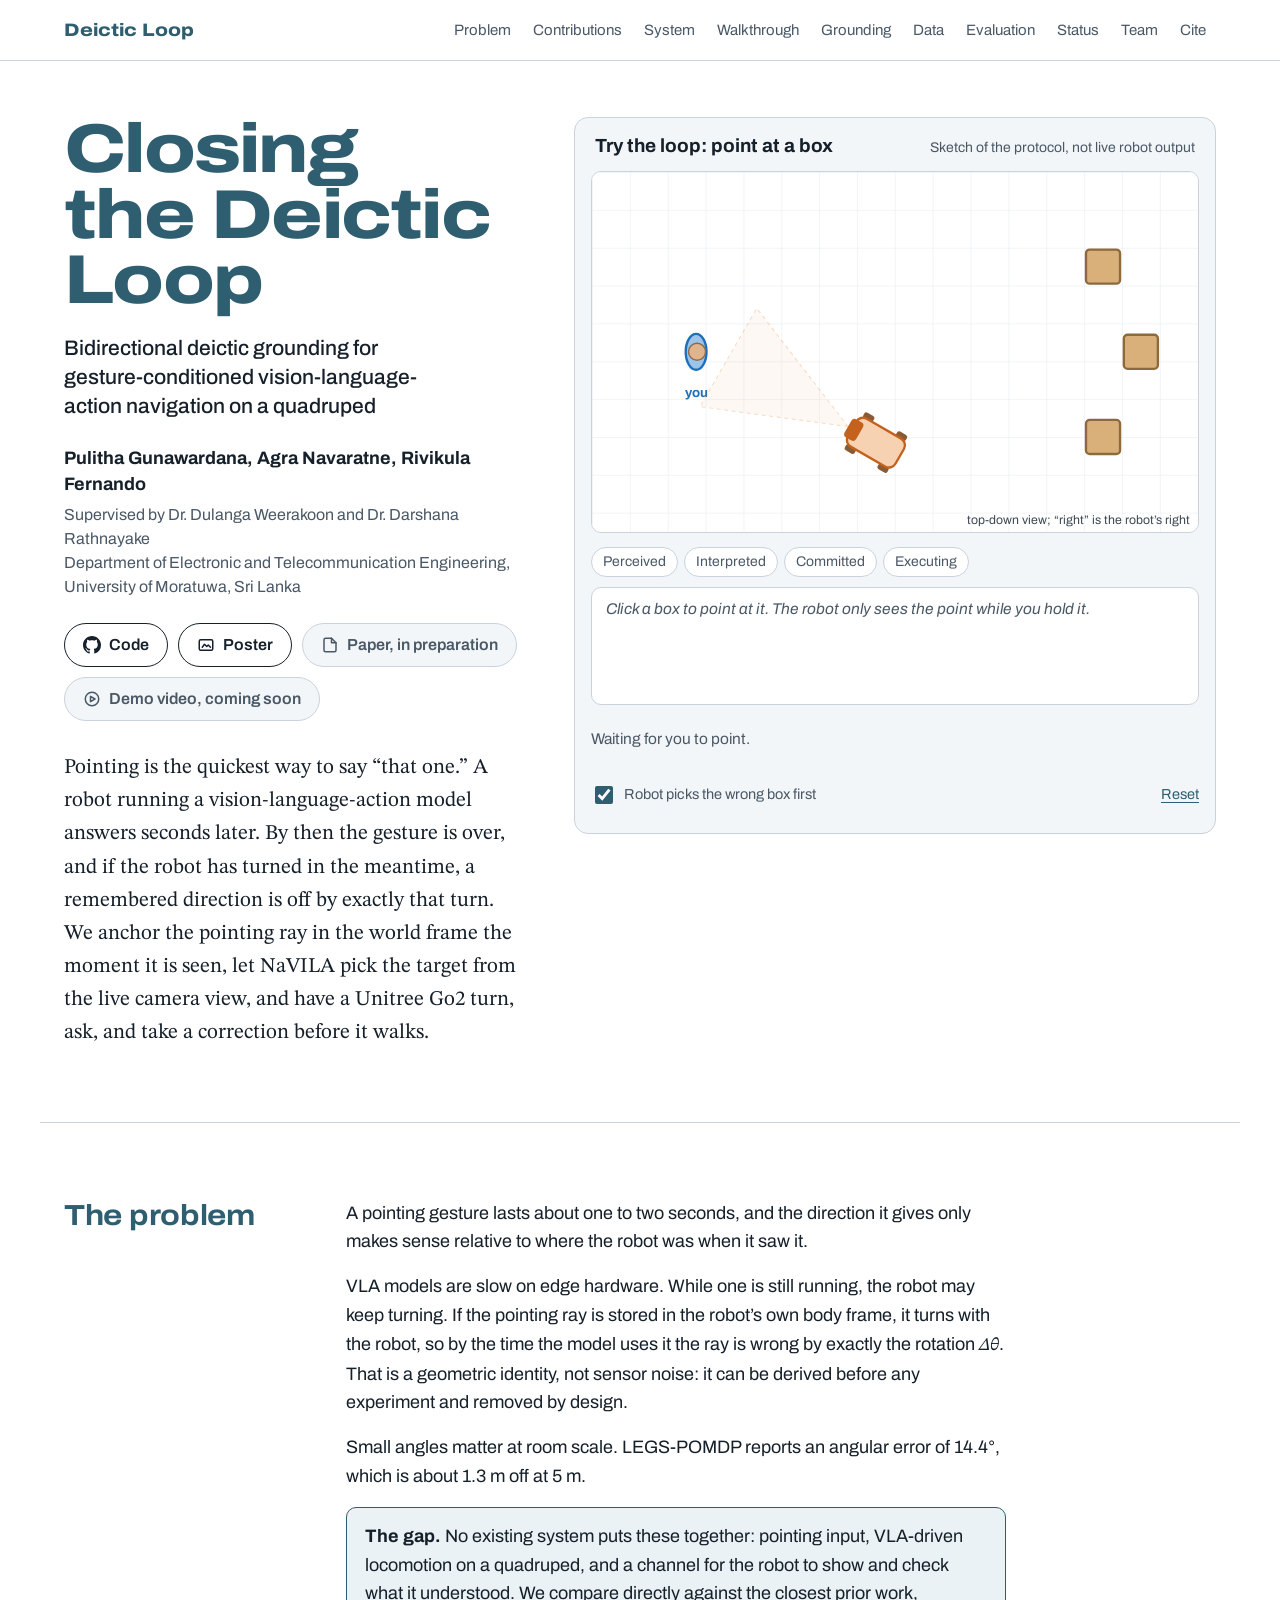
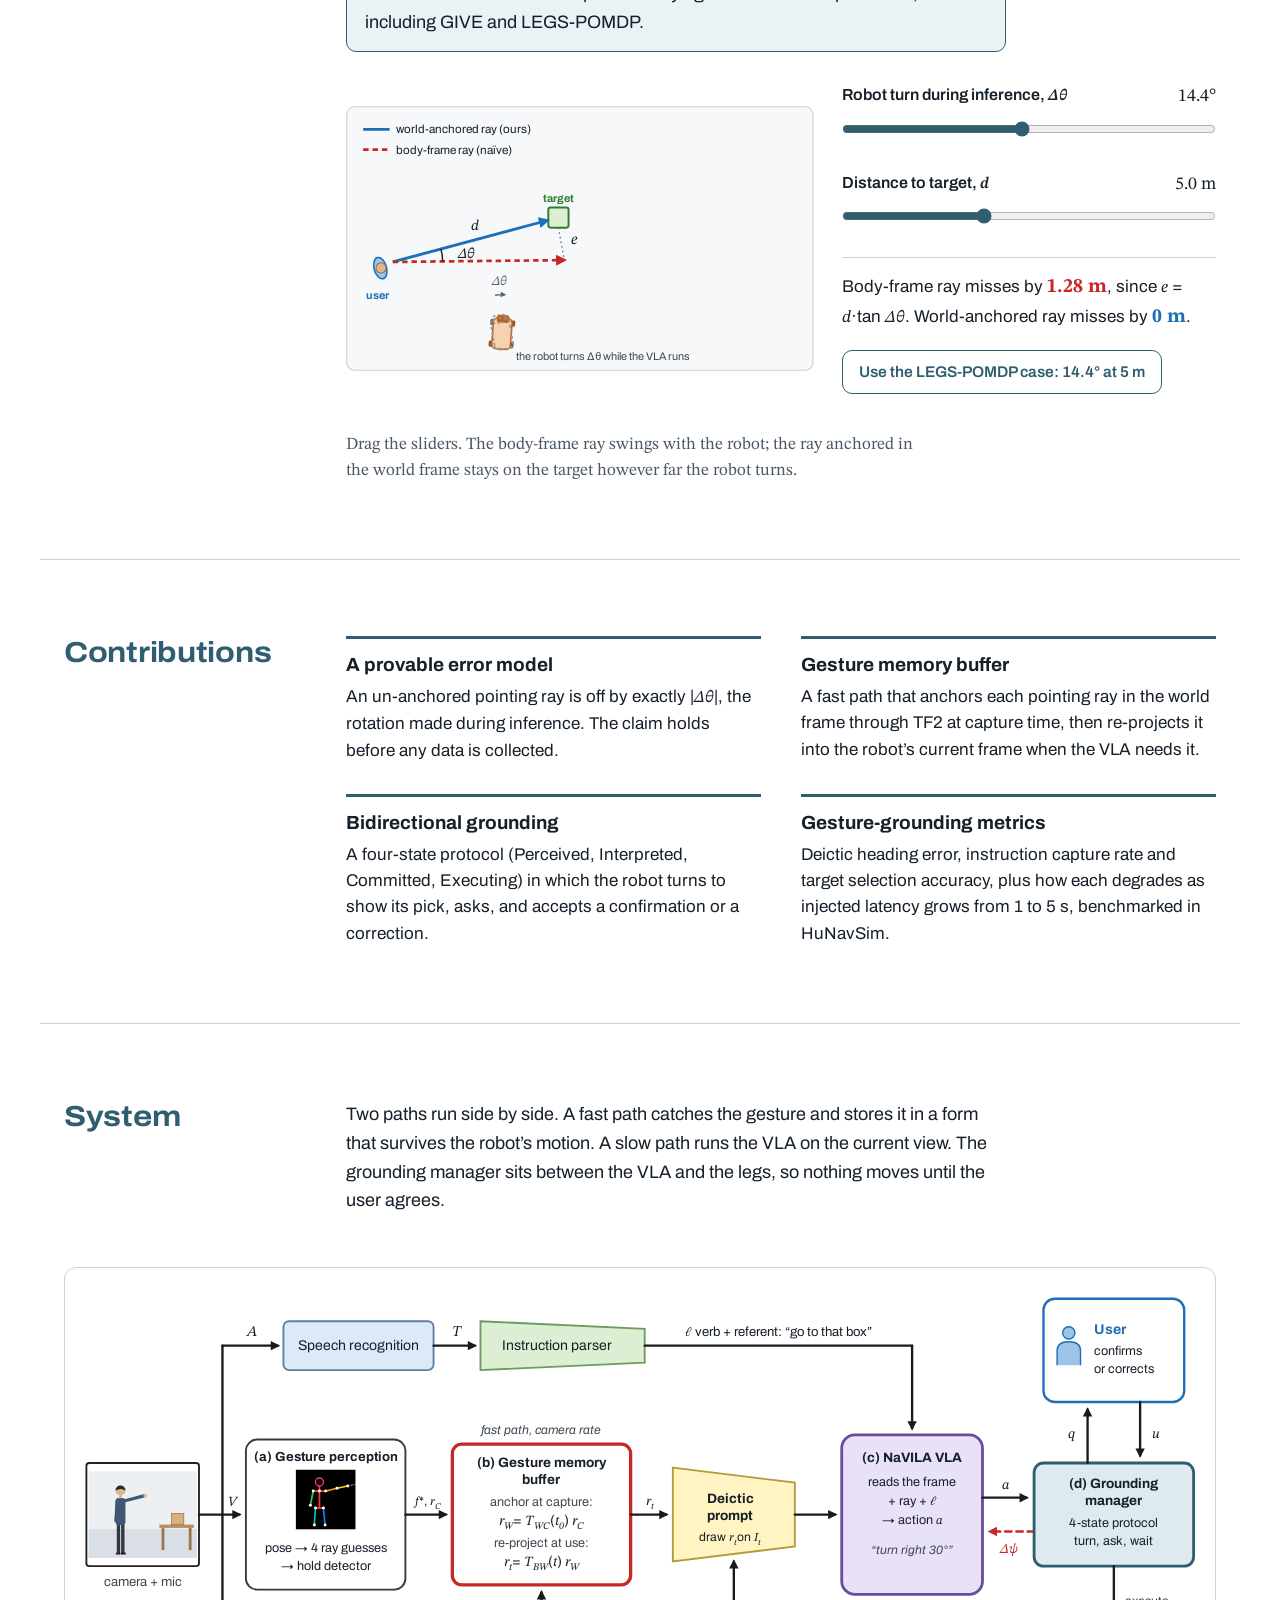
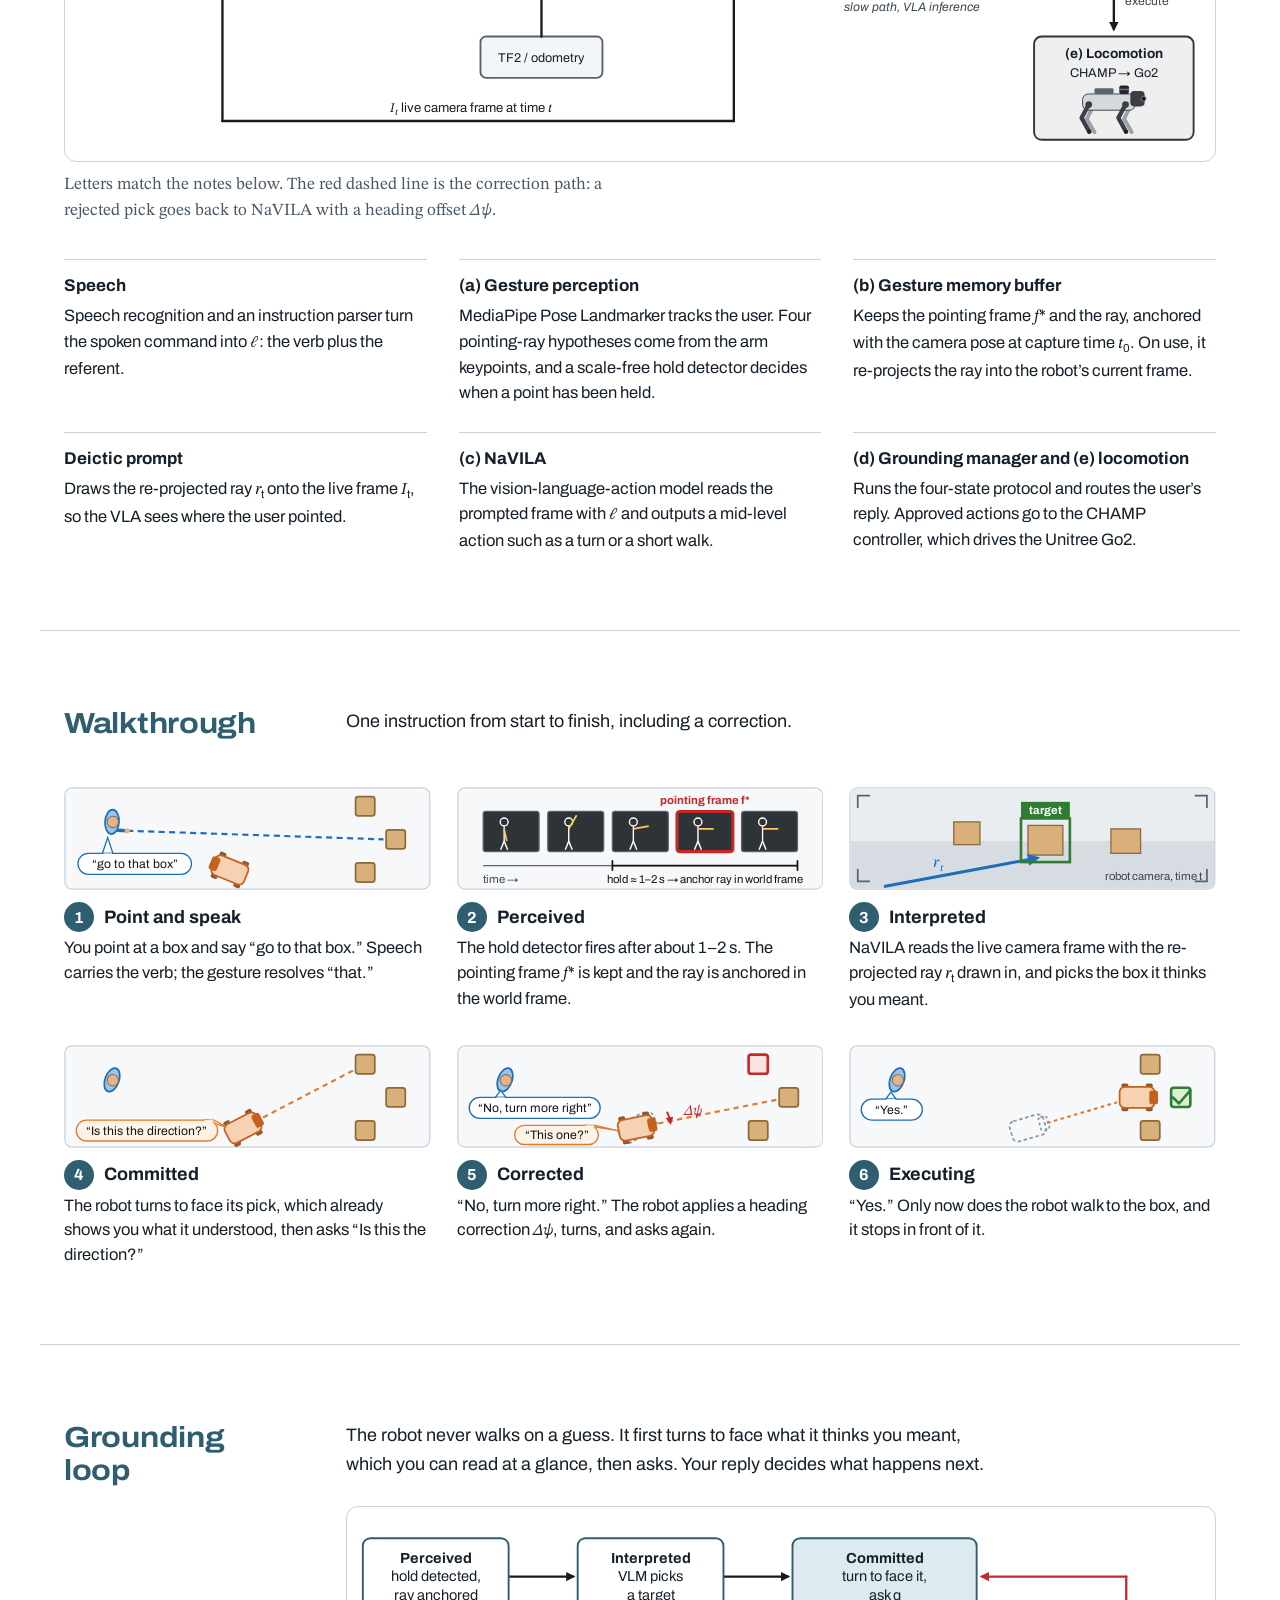
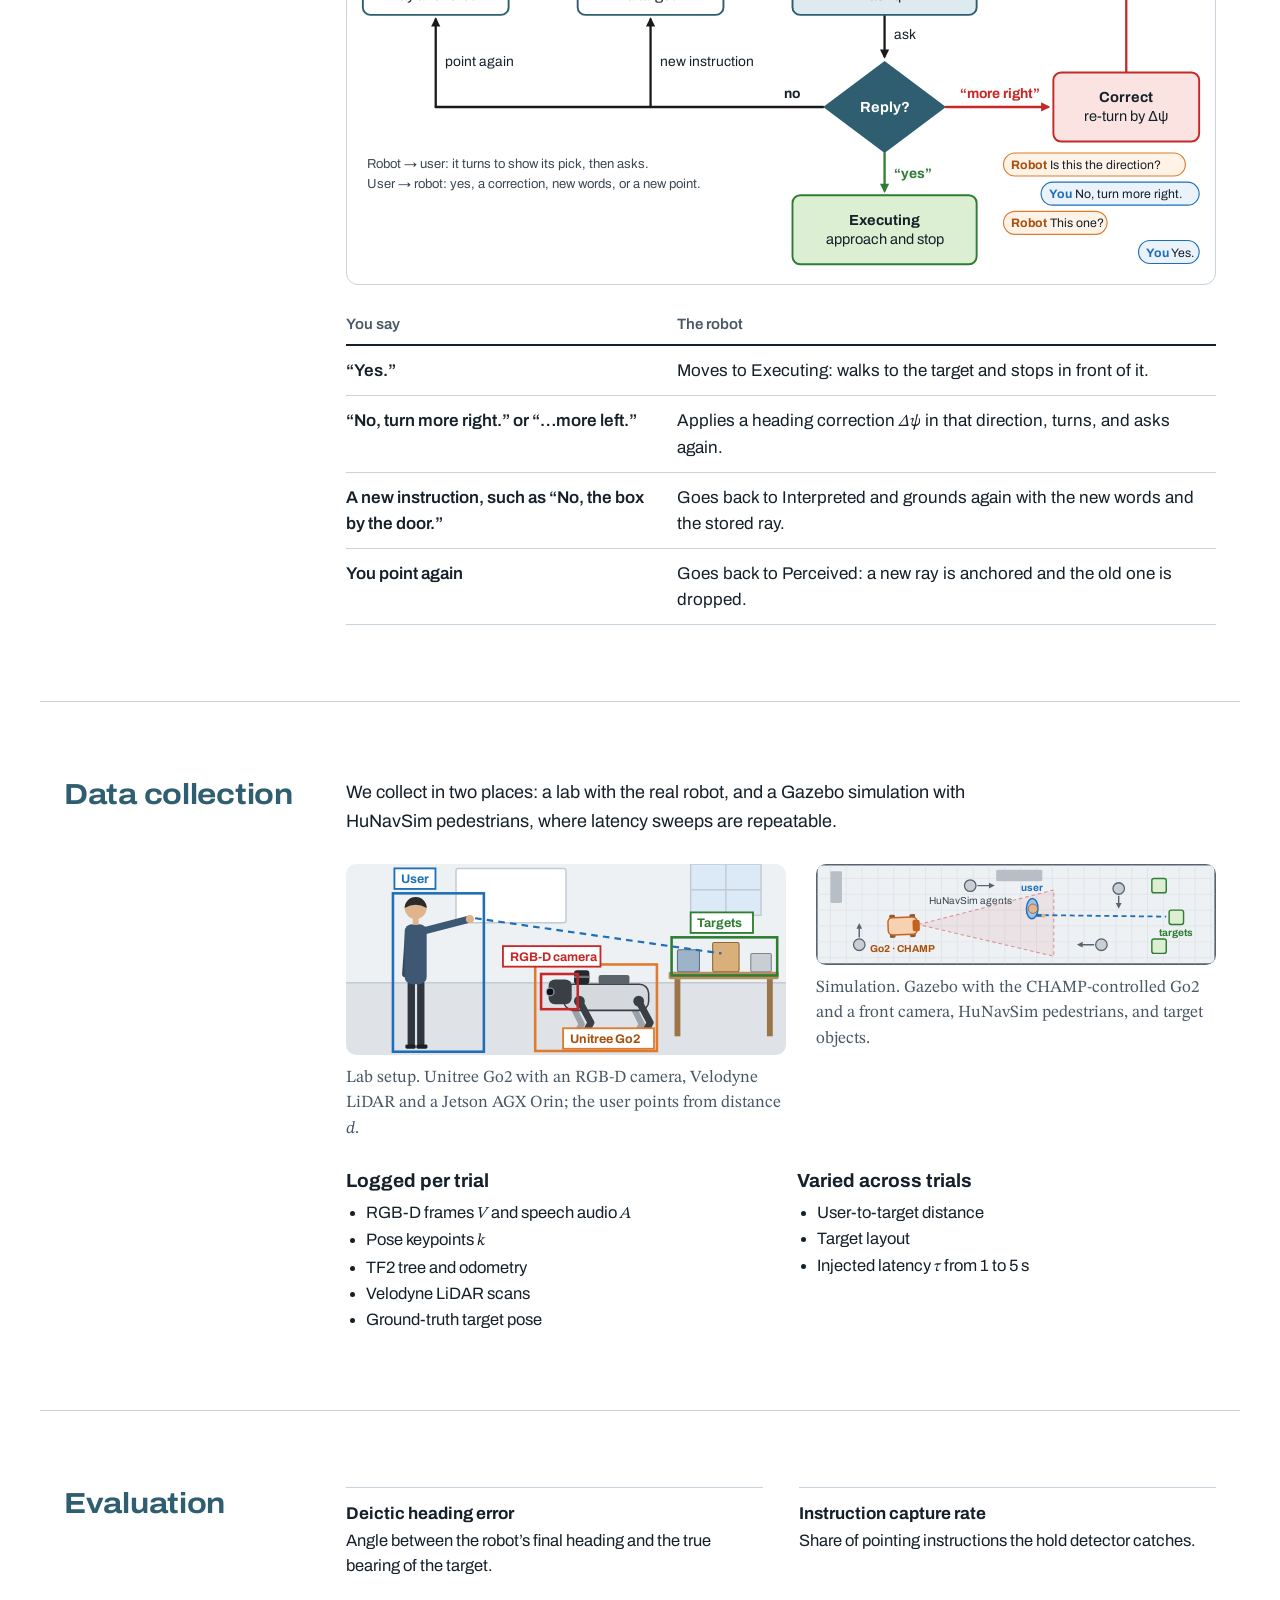
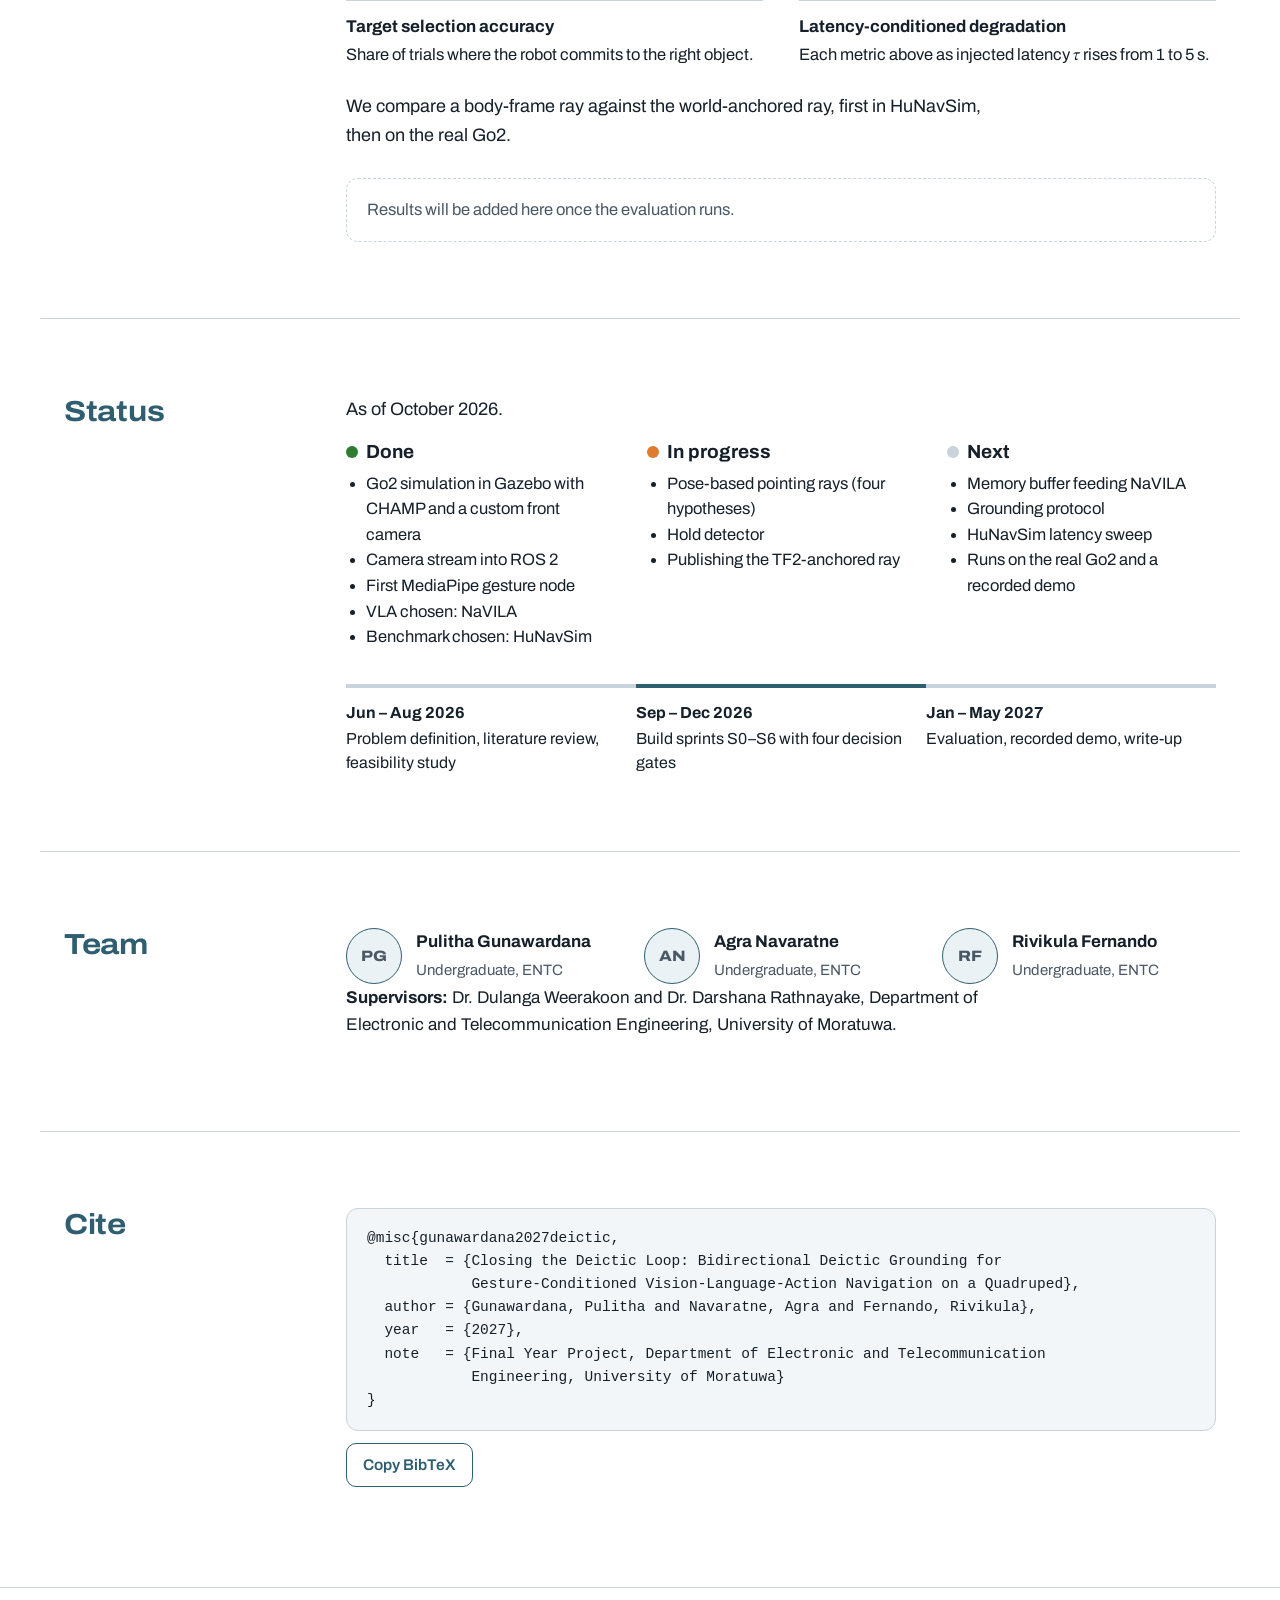
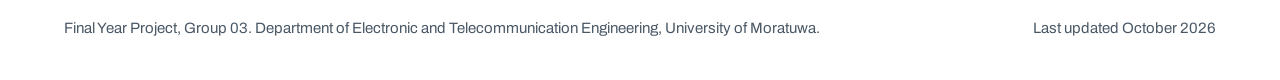
==== docs/portfolio/index.html @ 78cb8205 "docs: add project portfolio site and poster" ====
<!doctype html>
<html lang="en">
<head>
<meta charset="utf-8">
<meta name="viewport" content="width=device-width, initial-scale=1">
<title>Closing the Deictic Loop | Gesture-conditioned VLA navigation on a quadruped</title>
<meta name="description" content="A University of Moratuwa final-year project: a Unitree Go2 that follows pointing gestures through a vision-language-action model, anchors the pointing ray in the world frame, and checks its interpretation with the user before it moves.">
<meta property="og:title" content="Closing the Deictic Loop">
<meta property="og:description" content="Gesture-conditioned VLA navigation on a quadruped, with a robot-to-human grounding loop.">
<meta property="og:type" content="website">
<meta name="theme-color" content="#2E5E70">
<link rel="icon" href="data:image/svg+xml,%3Csvg xmlns='http://www.w3.org/2000/svg' viewBox='0 0 64 64'%3E%3Crect width='64' height='64' rx='14' fill='%232E5E70'/%3E%3Cpath d='M14 40 L40 22' stroke='%23fff' stroke-width='6' stroke-linecap='round' stroke-dasharray='8 7'/%3E%3Crect x='40' y='14' width='14' height='14' rx='2' fill='%23fff'/%3E%3C/svg%3E">
<link rel="preconnect" href="https://fonts.googleapis.com">
<link rel="preconnect" href="https://fonts.gstatic.com" crossorigin>
<link rel="stylesheet" href="https://fonts.googleapis.com/css2?family=Archivo:wdth,wght@75..125,400..800&amp;family=STIX+Two+Text:ital,wght@0,400;0,600;1,400&amp;display=swap">
<style>
:root{--ink:#16202A;--muted:#4A5866;--teal:#2E5E70;--teal-d:#1F4554;--wash:#EAF2F5;--rule:#C9D3DB;--well:#F3F6F8;
--blue:#1F6FB8;--orange:#E07B2E;--orange-t:#A84F0C;--green:#2E7D32;--red:#C62828;
--sans:'Archivo','Helvetica Neue',Helvetica,sans-serif;--serif:'STIX Two Text','Times New Roman',serif;
--mono:ui-monospace,SFMono-Regular,Menlo,Consolas,monospace;--max:1200px}
*{box-sizing:border-box}
html{scroll-padding-top:76px;color-scheme:light;-webkit-text-size-adjust:100%}
body{margin:0;background:#fff;color:var(--ink);font-family:var(--sans);font-size:18px;line-height:1.6;-webkit-font-smoothing:antialiased}
svg{max-width:100%}
.ill{display:block;width:100%;height:auto}
a{color:var(--teal);text-underline-offset:3px;text-decoration-thickness:1.5px}
a:hover{color:var(--teal-d)}
:focus-visible{outline:3px solid var(--teal);outline-offset:3px;border-radius:4px}
.skip{position:absolute;left:-9999px;top:10px;background:var(--ink);color:#fff;padding:10px 14px;border-radius:8px;z-index:50}
.skip:focus{left:10px}
i.m,.m{font-family:var(--serif);font-style:italic}
sub{font-size:.7em}

.topbar{position:sticky;top:0;z-index:20;background:rgba(255,255,255,.95);backdrop-filter:saturate(1.2) blur(8px);border-bottom:1px solid var(--rule)}
.topbar-in{max-width:var(--max);margin:0 auto;padding:0 24px;height:60px;display:flex;align-items:center;gap:20px}
.brand{font-weight:800;font-stretch:115%;font-size:18px;color:var(--teal);text-decoration:none;white-space:nowrap}
.nav{display:flex;gap:2px;overflow-x:auto;scrollbar-width:none;margin-left:auto}
.nav::-webkit-scrollbar{display:none}
.nav a{display:block;padding:8px 10px;font-size:15px;color:var(--muted);text-decoration:none;white-space:nowrap;border-radius:6px}
.nav a:hover{color:var(--ink);background:var(--well)}
@media (max-width:1100px){.nav{mask-image:linear-gradient(90deg,#000 90%,transparent)}}
@media (max-width:640px){.topbar-in{padding:0 14px;gap:12px}.brand{font-size:16px}}

.hero{max-width:var(--max);margin:0 auto;padding:56px 24px 72px;display:grid;grid-template-columns:minmax(0,5fr) minmax(0,7fr);gap:52px;align-items:start}
.hero h1{font-size:clamp(44px,5.4vw,76px);line-height:.95;font-weight:800;font-stretch:120%;letter-spacing:-.025em;color:var(--teal);margin:0 0 20px;text-wrap:balance}
.hero .sub{font-size:21px;line-height:1.38;font-weight:500;margin:0 0 24px;text-wrap:balance}
.authors{margin:0;font-weight:700;font-size:18px;line-height:1.45}
.affil{margin:6px 0 24px;color:var(--muted);font-size:16px;line-height:1.5}
.links{display:flex;flex-wrap:wrap;gap:10px;margin:0 0 30px;padding:0;list-style:none}
.btn{display:inline-flex;align-items:center;gap:8px;min-height:44px;padding:0 18px;border:1.5px solid var(--ink);border-radius:999px;color:var(--ink);text-decoration:none;font-weight:600;font-size:16px;background:#fff}
.btn svg{width:18px;height:18px;flex:none}
.btn:hover{background:var(--ink);color:#fff}
.btn[aria-disabled="true"]{border-color:var(--rule);color:var(--muted);background:var(--well);cursor:default}
.btn[aria-disabled="true"]:hover{background:var(--well);color:var(--muted)}
.lead{font-family:var(--serif);font-size:21px;line-height:1.58;margin:0;max-width:34em}
@media (max-width:980px){.hero{grid-template-columns:1fr;gap:36px;padding-top:36px}}

.demo{border:1.5px solid var(--rule);border-radius:14px;background:var(--well);padding:16px}
.demo-head{display:flex;justify-content:space-between;align-items:baseline;gap:6px 16px;flex-wrap:wrap;margin:0 4px 12px}
.demo-head h2{font-size:19px;line-height:1.3;margin:0;font-weight:700}
.demo-head p{margin:0;font-size:14px;color:var(--muted)}
.scene{display:block;width:100%;height:auto;border:1px solid var(--rule);border-radius:10px;background:#fff;touch-action:manipulation}
.tbox{cursor:pointer}
.tbox .face{fill:#D9B07A;stroke:#8C6A3C;stroke-width:2.5;transition:stroke-width .15s}
.tbox:hover .face{stroke-width:4}
.tbox:focus{outline:none}
.tbox:focus-visible .face{stroke:var(--teal);stroke-width:5}
.tbox.pick .face{stroke:var(--orange);stroke-width:4}
.tbox.reached .face{fill:#DDEFD3;stroke:var(--green);stroke-width:4}
#robot.think{animation:think 1s ease-in-out infinite}
@keyframes think{50%{opacity:.55}}
.chips{display:flex;flex-wrap:wrap;gap:6px;margin:14px 0 10px;padding:0;list-style:none}
.chip{font-size:14px;line-height:1;padding:7px 11px;border-radius:999px;border:1.5px solid var(--rule);color:var(--muted);background:#fff}
.chip.done{border-color:var(--teal);color:var(--teal)}
.chip.on{background:var(--teal);border-color:var(--teal);color:#fff}
.log{min-height:118px;margin:0;padding:10px 14px;list-style:none;background:#fff;border:1px solid var(--rule);border-radius:10px;font-size:15.5px;line-height:1.45}
.log li{margin:0 0 4px}
.log .you b{color:var(--blue)}
.log .bot b{color:var(--orange-t)}
.log .sys{color:var(--muted);font-style:italic}
.controls{display:flex;flex-wrap:wrap;gap:8px;align-items:center;margin-top:12px;min-height:44px}
.controls p{margin:0;font-size:15.5px;color:var(--muted)}
.reply{min-height:44px;padding:0 15px;border-radius:10px;border:1.5px solid var(--ink);background:#fff;color:var(--ink);font:inherit;font-size:15.5px;font-weight:600;cursor:pointer}
.reply.yes{border-color:var(--green);color:var(--green)}
.reply.no{border-color:var(--red);color:var(--red)}
.reply:hover{background:var(--ink);border-color:var(--ink);color:#fff}
.demo-foot{display:flex;flex-wrap:wrap;justify-content:space-between;align-items:center;gap:8px 16px;margin-top:12px;font-size:14.5px;color:var(--muted)}
.demo-foot label{display:flex;align-items:center;gap:8px;cursor:pointer;min-height:44px}
.demo-foot input{width:18px;height:18px;accent-color:var(--teal)}
.linkbtn{background:none;border:0;padding:0;min-height:44px;font:inherit;color:var(--teal);text-decoration:underline;text-underline-offset:3px;cursor:pointer}

.sec{max-width:var(--max);margin:0 auto;padding:76px 24px;border-top:1px solid var(--rule);display:grid;grid-template-columns:230px minmax(0,1fr);column-gap:52px}
.sec>h2{grid-column:1;margin:0;font-size:29px;line-height:1.15;font-weight:700;font-stretch:112%;letter-spacing:-.01em;color:var(--teal);text-wrap:balance}
.sec>.body{grid-column:2;min-width:0}
.sec>.wide{grid-column:1/-1;min-width:0;margin-top:36px}
.body>p{max-width:66ch;margin:0 0 16px}
.body h3{font-size:19px;line-height:1.3;margin:0 0 6px;font-weight:700}
@media (max-width:900px){.sec{grid-template-columns:1fr;padding:56px 20px}.sec>h2{margin-bottom:20px}.sec>.body{grid-column:1}}

figure{margin:28px 0 0}
figcaption{font-family:var(--serif);font-size:17px;line-height:1.5;color:var(--muted);margin-top:10px;max-width:72ch}
.scroll{overflow-x:auto;-webkit-overflow-scrolling:touch;border:1px solid var(--rule);border-radius:12px;background:#fff;padding:12px}
.scroll>svg{display:block;width:100%;height:auto;min-width:940px}
.scroll.narrow>svg{min-width:720px}
.hint{display:none;font-size:14px;color:var(--muted);margin:8px 0 0}
@media (max-width:900px){.hint{display:block}}

.gap{border:1.5px solid var(--teal);background:var(--wash);border-radius:10px;padding:14px 18px;max-width:66ch;margin:8px 0 0}
.gap p{margin:0}
.geo{display:grid;grid-template-columns:minmax(0,1.25fr) minmax(0,1fr);gap:28px;align-items:center;margin-top:30px}
.geo-controls{display:flex;flex-direction:column;gap:18px}
.geo-controls label{display:flex;justify-content:space-between;gap:12px;font-size:16px;font-weight:600}
.geo-controls output{font-family:var(--serif);font-weight:400;font-size:18px}
.geo-controls input[type=range]{width:100%;accent-color:var(--teal);height:28px;margin:4px 0 0}
.readout{margin:0;font-size:17px;line-height:1.5;border-top:1px solid var(--rule);padding-top:14px}
.readout b{font-family:var(--serif);font-size:20px}
.readout .bad{color:var(--red)}
.readout .ok{color:var(--blue)}
.ghost{align-self:flex-start;min-height:44px;padding:0 16px;border-radius:10px;border:1.5px solid var(--teal);background:#fff;color:var(--teal);font:inherit;font-size:15.5px;font-weight:600;cursor:pointer}
.ghost:hover{background:var(--teal);color:#fff}
@media (max-width:760px){.geo{grid-template-columns:1fr}}

.contrib{display:grid;grid-template-columns:repeat(2,minmax(0,1fr));gap:30px 40px;margin:0;padding:0;list-style:none}
.contrib li{border-top:3px solid var(--teal);padding-top:14px}
.contrib p{margin:0;font-size:17px;line-height:1.55}
@media (max-width:640px){.contrib{grid-template-columns:1fr}}

.stages{display:grid;grid-template-columns:repeat(3,minmax(0,1fr));gap:26px 32px;margin:34px 0 0;padding:0}
.stages div{border-top:1px solid var(--rule);padding-top:12px}
.stages dt{font-weight:700;font-size:17px;margin:0 0 4px}
.stages dd{margin:0;font-size:16.5px;line-height:1.55;color:var(--ink)}
@media (max-width:900px){.stages{grid-template-columns:repeat(2,minmax(0,1fr))}}
@media (max-width:560px){.stages{grid-template-columns:1fr}}

.steps{display:grid;grid-template-columns:repeat(3,minmax(0,1fr));gap:32px 26px;margin:0;padding:0;list-style:none}
.steps li{min-width:0}
.steps .ill{border-radius:8px}
.step-t{display:flex;align-items:center;gap:10px;margin:12px 0 4px}
.num{width:30px;height:30px;flex:none;border-radius:50%;background:var(--teal);color:#fff;font-weight:700;font-size:16px;display:flex;align-items:center;justify-content:center}
.step-t h3{margin:0;font-size:18px}
.steps p{margin:0;font-size:16.5px;line-height:1.5}
@media (max-width:900px){.steps{grid-template-columns:repeat(2,minmax(0,1fr))}}
@media (max-width:560px){.steps{grid-template-columns:1fr}}

.replies{width:100%;border-collapse:collapse;margin-top:28px;font-size:17px;line-height:1.5}
.replies th{text-align:left;font-size:15px;color:var(--muted);font-weight:600;padding:0 16px 8px 0;border-bottom:2px solid var(--ink)}
.replies td{vertical-align:top;padding:12px 16px 12px 0;border-bottom:1px solid var(--rule)}
.replies td:first-child{width:38%;font-weight:600}

.data{display:grid;grid-template-columns:minmax(0,1.1fr) minmax(0,1fr);gap:30px;margin-top:28px}
.data figure{margin:0}
.data .ill{border-radius:10px}
.lists{display:grid;grid-template-columns:repeat(2,minmax(0,1fr));gap:20px 32px;margin-top:28px}
.lists ul{margin:0;padding-left:20px;font-size:16.5px;line-height:1.6}
@media (max-width:760px){.data,.lists{grid-template-columns:1fr}}

.metrics{margin:0;display:grid;grid-template-columns:repeat(2,minmax(0,1fr));gap:22px 36px}
.metrics div{border-top:1px solid var(--rule);padding-top:12px}
.metrics dt{font-weight:700;font-size:17px}
.metrics dd{margin:2px 0 0;font-size:16.5px;line-height:1.5}
.pending{margin-top:28px;border:1.5px dashed var(--rule);border-radius:12px;padding:18px 20px;color:var(--muted);font-size:16.5px}
@media (max-width:640px){.metrics{grid-template-columns:1fr}}

.status{display:grid;grid-template-columns:repeat(3,minmax(0,1fr));gap:24px 32px;margin-top:6px}
.status h3{display:flex;align-items:center;gap:8px}
.dot{width:12px;height:12px;border-radius:50%;flex:none}
.status ul{margin:0;padding-left:20px;font-size:16.5px;line-height:1.55}
.timeline{list-style:none;margin:34px 0 0;padding:0;display:grid;grid-template-columns:repeat(3,minmax(0,1fr));gap:0}
.timeline li{border-top:4px solid var(--rule);padding:12px 18px 0 0;position:relative}
.timeline li.now{border-top-color:var(--teal)}
.timeline time{display:block;font-weight:700;font-size:16px}
.timeline p{margin:2px 0 0;font-size:16px;line-height:1.5;color:var(--ink)}
@media (max-width:760px){.status,.timeline{grid-template-columns:1fr}.timeline li{padding-bottom:16px}}

.team{display:grid;grid-template-columns:repeat(3,minmax(0,1fr));gap:24px;margin:0;padding:0;list-style:none}
.person{display:flex;align-items:center;gap:14px}
.avatar{width:56px;height:56px;border-radius:50%;flex:none;background:var(--wash);border:1.5px solid var(--teal);color:var(--teal);font-weight:800;font-stretch:115%;display:flex;align-items:center;justify-content:center;font-size:19px}
.person b{display:block;font-size:17px}
.person span{font-size:15px;color:var(--muted)}
.sup{margin-top:24px;font-size:17px}
@media (max-width:760px){.team{grid-template-columns:1fr}}

.cite{position:relative}
.cite pre{margin:0;background:var(--well);border:1px solid var(--rule);border-radius:12px;padding:18px 20px;overflow-x:auto;font-family:var(--mono);font-size:14.5px;line-height:1.6}
.cite button{margin-top:12px}

.foot{border-top:1px solid var(--rule);margin-top:24px}
.foot-in{max-width:var(--max);margin:0 auto;padding:28px 24px 40px;display:flex;flex-wrap:wrap;justify-content:space-between;gap:10px 24px;font-size:15px;color:var(--muted)}
.foot p{margin:0}
@media (prefers-reduced-motion:reduce){*{animation:none!important;transition:none!important}html{scroll-behavior:auto}}
</style>
</head>
<body>
<a class="skip" href="#main">Skip to content</a>
<header class="topbar">
  <div class="topbar-in">
    <a class="brand" href="#top">Deictic Loop</a>
    <nav class="nav" aria-label="Sections">
      <a href="#problem">Problem</a><a href="#contributions">Contributions</a><a href="#system">System</a>
      <a href="#walkthrough">Walkthrough</a><a href="#grounding">Grounding</a><a href="#data">Data</a>
      <a href="#evaluation">Evaluation</a><a href="#status">Status</a><a href="#team">Team</a><a href="#cite">Cite</a>
    </nav>
  </div>
</header>

<main id="main">
<section class="hero" id="top">
  <div>
    <h1>Closing the Deictic Loop</h1>
    <p class="sub">Bidirectional deictic grounding for gesture-conditioned vision-language-action navigation on a quadruped</p>
    <p class="authors">Pulitha Gunawardana, Agra Navaratne, Rivikula Fernando</p>
    <p class="affil">Supervised by Dr. Dulanga Weerakoon and Dr. Darshana Rathnayake<br>Department of Electronic and Telecommunication Engineering, University of Moratuwa, Sri Lanka</p>
    <ul class="links">
      <li><a class="btn" href="https://github.com/silveradium/Diectic-VLA-FYP"><svg viewBox="0 0 16 16" aria-hidden="true"><path fill="currentColor" d="M8 0C3.58 0 0 3.58 0 8c0 3.54 2.29 6.53 5.47 7.59.4.07.55-.17.55-.38 0-.19-.01-.82-.01-1.49-2.01.37-2.53-.49-2.69-.94-.09-.23-.48-.94-.82-1.13-.28-.15-.68-.52-.01-.53.63-.01 1.08.58 1.23.82.72 1.21 1.87.87 2.33.66.07-.52.28-.87.51-1.07-1.78-.2-3.64-.89-3.64-3.95 0-.87.31-1.59.82-2.15-.08-.2-.36-1.02.08-2.12 0 0 .67-.21 2.2.82.64-.18 1.32-.27 2-.27.68 0 1.36.09 2 .27 1.53-1.04 2.2-.82 2.2-.82.44 1.1.16 1.92.08 2.12.51.56.82 1.27.82 2.15 0 3.07-1.87 3.75-3.65 3.95.29.25.54.73.54 1.48 0 1.07-.01 1.93-.01 2.2 0 .21.15.46.55.38A8.013 8.013 0 0016 8c0-4.42-3.58-8-8-8z"></path></svg>Code</a></li>
      <li><a class="btn" href="assets/Poster_A1_landscape.pdf"><svg viewBox="0 0 24 24" aria-hidden="true" fill="none" stroke="currentColor" stroke-width="2" stroke-linecap="round" stroke-linejoin="round"><rect x="3" y="5" width="18" height="14" rx="2"></rect><path d="M7 15l3-4 3 3 2-2 3 3"></path></svg>Poster</a></li>
      <li><a class="btn" aria-disabled="true" role="link"><svg viewBox="0 0 24 24" aria-hidden="true" fill="none" stroke="currentColor" stroke-width="2" stroke-linecap="round" stroke-linejoin="round"><path d="M14 3H6a2 2 0 0 0-2 2v14a2 2 0 0 0 2 2h12a2 2 0 0 0 2-2V9z"></path><path d="M14 3v6h6"></path></svg>Paper, in preparation</a></li>
      <li><a class="btn" aria-disabled="true" role="link"><svg viewBox="0 0 24 24" aria-hidden="true" fill="none" stroke="currentColor" stroke-width="2" stroke-linecap="round" stroke-linejoin="round"><circle cx="12" cy="12" r="9"></circle><path d="M10 8.5v7l6-3.5z"></path></svg>Demo video, coming soon</a></li>
    </ul>
    <p class="lead">Pointing is the quickest way to say “that one.” A robot running a vision-language-action model answers seconds later. By then the gesture is over, and if the robot has turned in the meantime, a remembered direction is off by exactly that turn. We anchor the pointing ray in the world frame the moment it is seen, let NaVILA pick the target from the live camera view, and have a Unitree Go2 turn, ask, and take a correction before it walks.</p>
  </div>

  <div class="demo" aria-labelledby="demoT">
    <div class="demo-head">
      <h2 id="demoT">Try the loop: point at a box</h2>
      <p>Sketch of the protocol, not live robot output</p>
    </div>
    <svg id="scene" class="scene" viewBox="0 0 640 380" role="group" aria-label="Top-down room: you, the robot, and three boxes you can point at"><defs><pattern id="grid" width="40" height="40" patternUnits="userSpaceOnUse"><path d="M 40 0 L 0 0 0 40" fill="none" stroke="#E3E8ED" stroke-width="1"></path></pattern><marker id="hr" orient="auto" markerWidth="4" markerHeight="4" refX="3" refY="2" overflow="visible" markerUnits="strokeWidth"><path d="M0 0 L4 2 L0 4 Z" fill="#C62828"></path></marker></defs><rect x="0" y="0" width="640" height="380" fill="#FFFFFF"></rect><rect x="0" y="0" width="640" height="380" fill="url(#grid)"></rect><g class="tbox" data-k="0" tabindex="0" role="button" aria-label="Point at the top box"><rect class="hit" x="506" y="66" width="68" height="68" fill="transparent"></rect><rect class="face" x="522" y="82" width="36" height="36" rx="4"></rect></g><g class="tbox" data-k="1" tabindex="0" role="button" aria-label="Point at the middle box"><rect class="hit" x="546" y="156" width="68" height="68" fill="transparent"></rect><rect class="face" x="562" y="172" width="36" height="36" rx="4"></rect></g><g class="tbox" data-k="2" tabindex="0" role="button" aria-label="Point at the bottom box"><rect class="hit" x="506" y="246" width="68" height="68" fill="transparent"></rect><rect class="face" x="522" y="262" width="36" height="36" rx="4"></rect></g><line id="ray" x1="0" y1="0" x2="0" y2="0" stroke="#1F6FB8" stroke-width="3" stroke-dasharray="9 7" opacity="0"></line><text id="rayTag" x="0" y="0" font-family="Archivo, Helvetica Neue, sans-serif" font-size="13" font-weight="700" fill="#1F6FB8" opacity="0">anchored ray</text><line id="heading" x1="0" y1="0" x2="0" y2="0" stroke="#E07B2E" stroke-width="3" stroke-dasharray="7 6" opacity="0"></line><path id="arc" d="" fill="none" stroke="#C62828" stroke-width="3" marker-end="url(#hr)" opacity="0"></path><text id="arcTag" x="0" y="0" font-family="STIX Two Text, Times New Roman, serif" font-style="italic" font-size="20" fill="#C62828" opacity="0">Δψ</text><circle id="ring" cx="110" cy="190" r="34" fill="none" stroke="#2E5E70" stroke-width="4" stroke-dasharray="213.6" stroke-dashoffset="213.6" transform="rotate(-90 110 190)" opacity="0"></circle><g id="user" transform="translate(110 190) rotate(0)"><g id="arm" opacity="0"><path d="M 2 13 L 34 13" stroke="#1F6FB8" stroke-width="6" stroke-linecap="round"></path><circle cx="37" cy="13" r="4.5" fill="#E0B48C"></circle></g><ellipse cx="0" cy="0" rx="11" ry="19" fill="#9CC3E8" stroke="#1F6FB8" stroke-width="2.5"></ellipse><circle cx="1" cy="0" r="9" fill="#E0B48C" stroke="#8A6A4C" stroke-width="1.5"></circle></g><text x="110" y="238" text-anchor="middle" font-family="Archivo, Helvetica Neue, sans-serif" font-size="14" font-weight="700" fill="#1F6FB8">you</text><g id="robot" transform="translate(300 286) rotate(-150)"><path d="M 34 0 L 180 -60 L 180 60 Z" fill="#E07B2E" fill-opacity="0.05" stroke="#E07B2E" stroke-opacity="0.28" stroke-dasharray="4 4"></path><rect x="-26" y="-23" width="12" height="7" rx="2.5" fill="#8A5A35"></rect><rect x="14" y="-23" width="12" height="7" rx="2.5" fill="#8A5A35"></rect><rect x="-26" y="16" width="12" height="7" rx="2.5" fill="#8A5A35"></rect><rect x="14" y="16" width="12" height="7" rx="2.5" fill="#8A5A35"></rect><rect x="-29" y="-17" width="58" height="34" rx="8" fill="#F6D2B2" stroke="#C4621D" stroke-width="2.5"></rect><rect x="20" y="-11" width="14" height="22" rx="4" fill="#C4621D"></rect><circle id="flash" cx="34" cy="0" r="6" fill="#FFFFFF" stroke="#E07B2E" stroke-width="2" opacity="0"></circle></g><g id="bubble" opacity="0"><rect id="bubbleBox" x="190" y="330" width="220" height="30" rx="15" fill="#FFF3E8" stroke="#E07B2E" stroke-width="1.8"></rect><text id="bubbleText" x="300" y="350" text-anchor="middle" font-family="Archivo, Helvetica Neue, sans-serif" font-size="15" fill="#16202A">Is this the direction?</text></g><text x="632" y="372" text-anchor="end" font-family="Archivo, Helvetica Neue, sans-serif" font-size="13" fill="#3D4852">top-down view; “right” is the robot’s right</text></svg>
    <ol class="chips" aria-label="Protocol state">
      <li class="chip">Perceived</li><li class="chip">Interpreted</li><li class="chip">Committed</li><li class="chip">Executing</li>
    </ol>
    <ul class="log" id="log" aria-live="polite"></ul>
    <div class="controls" id="controls"></div>
    <div class="demo-foot">
      <label><input type="checkbox" id="mistake" checked>Robot picks the wrong box first</label>
      <button type="button" class="linkbtn" id="demoReset">Reset</button>
    </div>
  </div>
</section>

<section class="sec" id="problem" aria-labelledby="h-problem">
  <h2 id="h-problem">The problem</h2>
  <div class="body">
    <p>A pointing gesture lasts about one to two seconds, and the direction it gives only makes sense relative to where the robot was when it saw it.</p>
    <p>VLA models are slow on edge hardware. While one is still running, the robot may keep turning. If the pointing ray is stored in the robot’s own body frame, it turns with the robot, so by the time the model uses it the ray is wrong by exactly the rotation <i class="m">Δθ</i>. That is a geometric identity, not sensor noise: it can be derived before any experiment and removed by design.</p>
    <p>Small angles matter at room scale. LEGS-POMDP reports an angular error of 14.4°, which is about 1.3 m off at 5 m.</p>
    <div class="gap"><p><b>The gap.</b> No existing system puts these together: pointing input, VLA-driven locomotion on a quadruped, and a channel for the robot to show and check what it understood. We compare directly against the closest prior work, including GIVE and LEGS-POMDP.</p></div>
    <figure class="geo">
      <svg id="geo" class="ill" viewBox="0 0 600 340" role="img" aria-label="Top-down sketch of the pointing ray: the body-frame ray rotates with the robot and misses the target; the world-anchored ray stays on it."><defs><marker id="gb" orient="auto" markerWidth="4" markerHeight="4" refX="3" refY="2" overflow="visible" markerUnits="strokeWidth"><path d="M0 0 L4 2 L0 4 Z" fill="#1F6FB8"></path></marker><marker id="gr" orient="auto" markerWidth="4" markerHeight="4" refX="3" refY="2" overflow="visible" markerUnits="strokeWidth"><path d="M0 0 L4 2 L0 4 Z" fill="#C62828"></path></marker><marker id="gk" orient="auto" markerWidth="4" markerHeight="4" refX="3" refY="2" overflow="visible" markerUnits="strokeWidth"><path d="M0 0 L4 2 L0 4 Z" fill="#59636E"></path></marker></defs><rect x="1" y="1" width="598" height="338" rx="10" fill="#F6F8FA" stroke="#C9D3DB" stroke-width="1.5"></rect><line x1="22" y1="30" x2="56" y2="30" stroke="#1F6FB8" stroke-width="3.5"></line><text x="64" y="35" text-anchor="start" font-family="Archivo, Helvetica Neue, sans-serif" font-size="15" font-weight="400" fill="#16202A">world-anchored ray (ours)</text><line x1="22" y1="56" x2="56" y2="56" stroke="#C62828" stroke-width="3.5" stroke-dasharray="7 5"></line><text x="64" y="61" text-anchor="start" font-family="Archivo, Helvetica Neue, sans-serif" font-size="15" font-weight="400" fill="#16202A">body-frame ray (naïve)</text><rect id="gT" x="0" y="0" width="26" height="26" rx="3" fill="#DDEFD3" stroke="#2E7D32" stroke-width="2.5"></rect><text id="gTl" x="0" y="0" text-anchor="middle" font-family="Archivo, Helvetica Neue, sans-serif" font-size="14" font-weight="700" fill="#2E7D32">target</text><line id="gTrue" x1="60" y1="200" x2="0" y2="0" stroke="#1F6FB8" stroke-width="3.5" marker-end="url(#gb)"></line><line id="gWrong" x1="60" y1="200" x2="0" y2="0" stroke="#C62828" stroke-width="3.5" stroke-dasharray="7 5" marker-end="url(#gr)"></line><line id="gMiss" x1="0" y1="0" x2="0" y2="0" stroke="#59636E" stroke-width="1.6" stroke-dasharray="2 4"></line><text id="gE" x="0" y="0" font-family="STIX Two Text, Times New Roman, serif" font-style="italic" font-size="20" fill="#16202A">e</text><path id="gArc" d="" fill="none" stroke="#16202A" stroke-width="1.8"></path><text id="gTh" x="0" y="0" font-family="STIX Two Text, Times New Roman, serif" font-style="italic" font-size="19" fill="#16202A">Δθ</text><text id="gD" x="0" y="0" font-family="STIX Two Text, Times New Roman, serif" font-style="italic" font-size="19" fill="#16202A">d</text><g transform="translate(44 208) rotate(-15)"><ellipse cx="0" cy="0" rx="8" ry="14" fill="#9CC3E8" stroke="#1F6FB8" stroke-width="2"></ellipse><circle cx="1" cy="0" r="6.5" fill="#E0B48C" stroke="#8A6A4C" stroke-width="1.2"></circle></g><text x="40" y="248" text-anchor="middle" font-family="Archivo, Helvetica Neue, sans-serif" font-size="14" font-weight="700" fill="#1F6FB8">user</text><g id="gRob"><g transform="translate(0 0) rotate(0)"><rect x="-18" y="-16" width="8" height="5" rx="2" fill="#8A5A35"></rect><rect x="10" y="-16" width="8" height="5" rx="2" fill="#8A5A35"></rect><rect x="-18" y="11" width="8" height="5" rx="2" fill="#8A5A35"></rect><rect x="10" y="11" width="8" height="5" rx="2" fill="#8A5A35"></rect><rect x="-20" y="-12" width="40" height="24" rx="6" fill="#F6D2B2" stroke="#C4621D" stroke-width="2"></rect><rect x="14" y="-8" width="10" height="16" rx="3" fill="#C4621D"></rect></g></g><g transform="translate(200 292) rotate(-100)"><rect x="-20" y="-12" width="40" height="24" rx="6" fill="none" stroke="#8C96A0" stroke-width="2" stroke-dasharray="4 3"></rect><rect x="14" y="-8" width="10" height="16" rx="3" fill="none" stroke="#8C96A0" stroke-width="2" stroke-dasharray="3 3"></rect></g><text id="gRth" x="0" y="0" text-anchor="middle" font-family="STIX Two Text, Times New Roman, serif" font-style="italic" font-size="17" fill="#59636E">Δθ</text><path id="gRarc" d="" fill="none" stroke="#59636E" stroke-width="1.8" marker-end="url(#gk)"></path><text x="330" y="326" text-anchor="middle" font-family="Archivo, Helvetica Neue, sans-serif" font-size="14" font-weight="400" fill="#3D4852">the robot turns Δθ while the VLA runs</text></svg>
      <div class="geo-controls">
        <div><label for="dth"><span>Robot turn during inference, <i class="m">Δθ</i></span><output id="dthOut" for="dth">14.4°</output></label>
        <input type="range" id="dth" min="0" max="30" step="0.1" value="14.4"></div>
        <div><label for="dist"><span>Distance to target, <i class="m">d</i></span><output id="distOut" for="dist">5.0 m</output></label>
        <input type="range" id="dist" min="2" max="10" step="0.5" value="5"></div>
        <p class="readout" aria-live="polite">Body-frame ray misses by <b class="bad" id="missOut">1.28 m</b>, since <i class="m">e</i> = <i class="m">d</i>·tan <i class="m">Δθ</i>. World-anchored ray misses by <b class="ok" id="missOut2">0 m</b>.</p>
        <button type="button" class="ghost" id="preset">Use the LEGS-POMDP case: 14.4° at 5 m</button>
      </div>
      <figcaption style="grid-column:1/-1">Drag the sliders. The body-frame ray swings with the robot; the ray anchored in the world frame stays on the target however far the robot turns.</figcaption>
    </figure>
  </div>
</section>

<section class="sec" id="contributions" aria-labelledby="h-contrib">
  <h2 id="h-contrib">Contributions</h2>
  <div class="body">
    <ul class="contrib">
      <li><h3>A provable error model</h3><p>An un-anchored pointing ray is off by exactly |<i class="m">Δθ</i>|, the rotation made during inference. The claim holds before any data is collected.</p></li>
      <li><h3>Gesture memory buffer</h3><p>A fast path that anchors each pointing ray in the world frame through TF2 at capture time, then re-projects it into the robot’s current frame when the VLA needs it.</p></li>
      <li><h3>Bidirectional grounding</h3><p>A four-state protocol (Perceived, Interpreted, Committed, Executing) in which the robot turns to show its pick, asks, and accepts a confirmation or a correction.</p></li>
      <li><h3>Gesture-grounding metrics</h3><p>Deictic heading error, instruction capture rate and target selection accuracy, plus how each degrades as injected latency grows from 1 to 5 s, benchmarked in HuNavSim.</p></li>
    </ul>
  </div>
</section>

<section class="sec" id="system" aria-labelledby="h-system">
  <h2 id="h-system">System</h2>
  <div class="body">
    <p>Two paths run side by side. A fast path catches the gesture and stores it in a form that survives the robot’s motion. A slow path runs the VLA on the current view. The grounding manager sits between the VLA and the legs, so nothing moves until the user agrees.</p>
  </div>
  <figure class="wide">
    <div class="scroll"><svg viewBox="0 0 1200 500" role="img" aria-labelledby="archT"><title id="archT">System architecture: speech and video inputs feed gesture perception, the gesture memory buffer, a deictic prompt, NaVILA, the grounding manager with a question-and-reply loop to the user, and locomotion on the Go2.</title><defs><marker id="ak" orient="auto" markerWidth="4" markerHeight="4" refX="3" refY="2" overflow="visible" markerUnits="strokeWidth"><path d="M0 0 L4 2 L0 4 Z" fill="#1A1A1A"></path></marker><marker id="ar" orient="auto" markerWidth="4" markerHeight="4" refX="3" refY="2" overflow="visible" markerUnits="strokeWidth"><path d="M0 0 L4 2 L0 4 Z" fill="#C62828"></path></marker></defs><line x1="155" y1="70" x2="155" y2="470" stroke="#1A1A1A" stroke-width="2.5" stroke-linecap="round"></line><line x1="155" y1="70" x2="214" y2="70" stroke="#1A1A1A" stroke-width="2.5" marker-end="url(#ak)" stroke-linecap="round"></line><rect x="220" y="44" width="160" height="52" rx="6" fill="#DCE9F6" stroke="#5B7FA8" stroke-width="2"></rect><text x="300" y="75" text-anchor="middle" font-family="Archivo, Helvetica Neue, sans-serif" font-size="15" font-weight="400" fill="#16202A">Speech recognition</text><line x1="380" y1="70" x2="424" y2="70" stroke="#1A1A1A" stroke-width="2.5" marker-end="url(#ak)" stroke-linecap="round"></line><polygon points="430,44 605,52 605,88 430,96" fill="#DDEFD3" stroke="#6E9C5C" stroke-width="2"></polygon><text x="512" y="75" text-anchor="middle" font-family="Archivo, Helvetica Neue, sans-serif" font-size="15" font-weight="400" fill="#16202A">Instruction parser</text><line x1="605" y1="70" x2="890" y2="70" stroke="#1A1A1A" stroke-width="2.5" stroke-linecap="round"></line><line x1="890" y1="70" x2="890" y2="158" stroke="#1A1A1A" stroke-width="2.5" marker-end="url(#ak)" stroke-linecap="round"></line><text x="186" y="60" text-anchor="middle" font-family="STIX Two Text, Times New Roman, serif" font-size="16" font-weight="400" fill="#16202A" font-style="italic">A</text><text x="404" y="60" text-anchor="middle" font-family="STIX Two Text, Times New Roman, serif" font-size="16" font-weight="400" fill="#16202A" font-style="italic">T</text><text x="748" y="60" text-anchor="middle" font-family="Archivo, Helvetica Neue, sans-serif" font-size="14" font-weight="400" fill="#16202A"><tspan font-family="STIX Two Text, Times New Roman, serif" font-style="italic">ℓ</tspan>  verb + referent: “go to that box”</text><rect x="10" y="195" width="120" height="110" rx="3" fill="#FFFFFF" stroke="#222222" stroke-width="2"></rect><svg x="12" y="197" width="116" height="106" viewBox="0 0 196 156" preserveAspectRatio="xMidYMid meet"><rect x="0" y="0" width="196" height="104" fill="#EDF0F3"></rect><rect x="0" y="104" width="196" height="52" fill="#DADFE5"></rect><rect x="128" y="96" width="62" height="6" fill="#B98E5E"></rect><rect x="132" y="102" width="5" height="40" fill="#9C7449"></rect><rect x="181" y="102" width="5" height="40" fill="#9C7449"></rect><rect x="150" y="76" width="22" height="20" fill="#D9B07A" stroke="#8C6A3C" stroke-width="1.2"></rect><g transform="translate(58 150) scale(0.6 0.6)"><rect x="-11" y="-92" width="10" height="88" rx="3" fill="#2F3640"></rect><rect x="2" y="-92" width="10" height="88" rx="3" fill="#2F3640"></rect><rect x="-14" y="-6" width="14" height="6" rx="2" fill="#1C1F24"></rect><rect x="1" y="-6" width="15" height="6" rx="2" fill="#1C1F24"></rect><path d="M -10 -160 L -14 -102" stroke="#34495E" stroke-width="9" stroke-linecap="round" fill="none"></path><rect x="-15" y="-170" width="30" height="82" rx="10" fill="#3E5873"></rect><rect x="-4" y="-179" width="8" height="10" fill="#E0B48C"></rect><circle cx="0" cy="-192" r="15" fill="#E0B48C"></circle><path d="M -15 -192 A 15 15 0 0 1 15 -192 Q 0 -201 -15 -192 Z" fill="#2B2B2B"></path><path d="M 8 -160 L 70 -176" stroke="#3E5873" stroke-width="10" stroke-linecap="round" fill="none"></path><circle cx="74" cy="-177" r="5.5" fill="#E0B48C"></circle></g></svg><text x="70" y="326" text-anchor="middle" font-family="Archivo, Helvetica Neue, sans-serif" font-size="14" font-weight="400" fill="#3D4852">camera + mic</text><line x1="130" y1="250" x2="173" y2="250" stroke="#1A1A1A" stroke-width="2.5" marker-end="url(#ak)" stroke-linecap="round"></line><text x="166" y="241" text-anchor="middle" font-family="STIX Two Text, Times New Roman, serif" font-size="15" font-weight="400" fill="#16202A" font-style="italic">V</text><rect x="180" y="170" width="170" height="160" rx="12" fill="#FFFFFF" stroke="#2F3B45" stroke-width="2"></rect><text x="265" y="193" text-anchor="middle" font-family="Archivo, Helvetica Neue, sans-serif" font-size="14" font-weight="700" fill="#16202A">(a) Gesture perception</text><svg x="233" y="202" width="64" height="64" viewBox="0 0 106 106" preserveAspectRatio="xMidYMid meet"><rect x="0" y="0" width="106" height="106" fill="#000000"></rect><circle cx="42" cy="22" r="7" fill="none" stroke="#FF2D92" stroke-width="2.4"></circle><line x1="42" y1="29" x2="42" y2="38" stroke="#FF3B30" stroke-width="3"></line><line x1="31" y1="38" x2="53" y2="38" stroke="#FF3B30" stroke-width="3"></line><line x1="42" y1="38" x2="42" y2="68" stroke="#FF3B30" stroke-width="3"></line><line x1="35" y1="68" x2="49" y2="68" stroke="#FF3B30" stroke-width="3"></line><line x1="35" y1="68" x2="33" y2="98" stroke="#00C7BE" stroke-width="3"></line><line x1="49" y1="68" x2="52" y2="98" stroke="#0A84FF" stroke-width="3"></line><line x1="31" y1="38" x2="26" y2="63" stroke="#34C759" stroke-width="3"></line><line x1="53" y1="38" x2="73" y2="33" stroke="#FF9500" stroke-width="3"></line><line x1="73" y1="33" x2="92" y2="29" stroke="#FFD60A" stroke-width="3"></line><line x1="92" y1="29" x2="106" y2="26" stroke="#FFFFFF" stroke-width="1.6" stroke-dasharray="3 3"></line><circle cx="42" cy="38" r="2.6" fill="#FFFFFF"></circle><circle cx="31" cy="38" r="2.6" fill="#FFFFFF"></circle><circle cx="53" cy="38" r="2.6" fill="#FFFFFF"></circle><circle cx="73" cy="33" r="2.6" fill="#FFFFFF"></circle><circle cx="92" cy="29" r="2.6" fill="#FFFFFF"></circle><circle cx="26" cy="63" r="2.6" fill="#FFFFFF"></circle><circle cx="35" cy="68" r="2.6" fill="#FFFFFF"></circle><circle cx="49" cy="68" r="2.6" fill="#FFFFFF"></circle><circle cx="33" cy="98" r="2.6" fill="#FFFFFF"></circle><circle cx="52" cy="98" r="2.6" fill="#FFFFFF"></circle></svg><text x="265" y="290" text-anchor="middle" font-family="Archivo, Helvetica Neue, sans-serif" font-size="13.5" font-weight="400" fill="#16202A">pose → 4 ray guesses</text><text x="265" y="309" text-anchor="middle" font-family="Archivo, Helvetica Neue, sans-serif" font-size="13.5" font-weight="400" fill="#16202A">→ hold detector</text><line x1="350" y1="250" x2="393" y2="250" stroke="#1A1A1A" stroke-width="2.5" marker-end="url(#ak)" stroke-linecap="round"></line><text x="374" y="240" text-anchor="middle" font-family="Archivo, Helvetica Neue, sans-serif" font-size="13" font-weight="400" fill="#16202A"><tspan font-family="STIX Two Text, Times New Roman, serif" font-style="italic">f</tspan>*, <tspan font-family="STIX Two Text, Times New Roman, serif" font-style="italic">r</tspan><tspan font-family="STIX Two Text, Times New Roman, serif" font-style="italic" font-size="0.72em" dy="4">C</tspan><tspan dy="-4">&#8203;</tspan></text><rect x="400" y="175" width="190" height="150" rx="10" fill="#FFFFFF" stroke="#C62828" stroke-width="3.5"></rect><text x="495" y="199" text-anchor="middle" font-family="Archivo, Helvetica Neue, sans-serif" font-size="14.5" font-weight="700" fill="#16202A">(b) Gesture memory</text><text x="495" y="217" text-anchor="middle" font-family="Archivo, Helvetica Neue, sans-serif" font-size="14.5" font-weight="700" fill="#16202A">buffer</text><text x="495" y="241" text-anchor="middle" font-family="Archivo, Helvetica Neue, sans-serif" font-size="13.5" font-weight="400" fill="#3D4852">anchor at capture:</text><text x="495" y="261" text-anchor="middle" font-family="Archivo, Helvetica Neue, sans-serif" font-size="15" font-weight="400" fill="#16202A"><tspan font-family="STIX Two Text, Times New Roman, serif" font-style="italic">r</tspan><tspan font-family="STIX Two Text, Times New Roman, serif" font-style="italic" font-size="0.72em" dy="4">W</tspan><tspan dy="-4">&#8203;</tspan>= <tspan font-family="STIX Two Text, Times New Roman, serif" font-style="italic">T</tspan><tspan font-family="STIX Two Text, Times New Roman, serif" font-style="italic" font-size="0.72em" dy="4">WC</tspan><tspan dy="-4">&#8203;</tspan>(<tspan font-family="STIX Two Text, Times New Roman, serif" font-style="italic">t</tspan><tspan font-family="STIX Two Text, Times New Roman, serif" font-style="italic" font-size="0.72em" dy="4">0</tspan><tspan dy="-4">&#8203;</tspan>) <tspan font-family="STIX Two Text, Times New Roman, serif" font-style="italic">r</tspan><tspan font-family="STIX Two Text, Times New Roman, serif" font-style="italic" font-size="0.72em" dy="4">C</tspan><tspan dy="-4">&#8203;</tspan></text><text x="495" y="285" text-anchor="middle" font-family="Archivo, Helvetica Neue, sans-serif" font-size="13.5" font-weight="400" fill="#3D4852">re-project at use:</text><text x="495" y="305" text-anchor="middle" font-family="Archivo, Helvetica Neue, sans-serif" font-size="15" font-weight="400" fill="#16202A"><tspan font-family="STIX Two Text, Times New Roman, serif" font-style="italic">r</tspan><tspan font-family="STIX Two Text, Times New Roman, serif" font-style="italic" font-size="0.72em" dy="4">t</tspan><tspan dy="-4">&#8203;</tspan>= <tspan font-family="STIX Two Text, Times New Roman, serif" font-style="italic">T</tspan><tspan font-family="STIX Two Text, Times New Roman, serif" font-style="italic" font-size="0.72em" dy="4">BW</tspan><tspan dy="-4">&#8203;</tspan>(<tspan font-family="STIX Two Text, Times New Roman, serif" font-style="italic">t</tspan>) <tspan font-family="STIX Two Text, Times New Roman, serif" font-style="italic">r</tspan><tspan font-family="STIX Two Text, Times New Roman, serif" font-style="italic" font-size="0.72em" dy="4">W</tspan><tspan dy="-4">&#8203;</tspan></text><text x="495" y="164" text-anchor="middle" font-family="Archivo, Helvetica Neue, sans-serif" font-size="13" font-weight="400" fill="#3D4852" font-style="italic">fast path, camera rate</text><rect x="430" y="380" width="130" height="44" rx="6" fill="#F3F5F7" stroke="#59636E" stroke-width="2"></rect><text x="495" y="407" text-anchor="middle" font-family="Archivo, Helvetica Neue, sans-serif" font-size="13.5" font-weight="400" fill="#16202A">TF2 / odometry</text><line x1="495" y1="380" x2="495" y2="333" stroke="#1A1A1A" stroke-width="2.5" marker-end="url(#ak)" stroke-linecap="round"></line><line x1="590" y1="250" x2="628" y2="250" stroke="#1A1A1A" stroke-width="2.5" marker-end="url(#ak)" stroke-linecap="round"></line><text x="611" y="240" text-anchor="middle" font-family="Archivo, Helvetica Neue, sans-serif" font-size="14" font-weight="400" fill="#16202A"><tspan font-family="STIX Two Text, Times New Roman, serif" font-style="italic">r</tspan><tspan font-family="STIX Two Text, Times New Roman, serif" font-style="italic" font-size="0.72em" dy="4">t</tspan><tspan dy="-4">&#8203;</tspan></text><polygon points="635,200 765,216 765,284 635,300" fill="#FFF4C2" stroke="#B39B3B" stroke-width="2"></polygon><text x="696" y="238" text-anchor="middle" font-family="Archivo, Helvetica Neue, sans-serif" font-size="14.5" font-weight="700" fill="#16202A">Deictic</text><text x="696" y="256" text-anchor="middle" font-family="Archivo, Helvetica Neue, sans-serif" font-size="14.5" font-weight="700" fill="#16202A">prompt</text><text x="696" y="278" text-anchor="middle" font-family="Archivo, Helvetica Neue, sans-serif" font-size="13" font-weight="400" fill="#16202A">draw <tspan font-family="STIX Two Text, Times New Roman, serif" font-style="italic">r</tspan><tspan font-family="STIX Two Text, Times New Roman, serif" font-style="italic" font-size="0.72em" dy="4">t</tspan><tspan dy="-4">&#8203;</tspan>on <tspan font-family="STIX Two Text, Times New Roman, serif" font-style="italic">I</tspan><tspan font-family="STIX Two Text, Times New Roman, serif" font-style="italic" font-size="0.72em" dy="4">t</tspan><tspan dy="-4">&#8203;</tspan></text><line x1="155" y1="470" x2="700" y2="470" stroke="#1A1A1A" stroke-width="2.5" stroke-linecap="round"></line><line x1="700" y1="470" x2="700" y2="300" stroke="#1A1A1A" stroke-width="2.5" marker-end="url(#ak)" stroke-linecap="round"></line><text x="420" y="460" text-anchor="middle" font-family="Archivo, Helvetica Neue, sans-serif" font-size="14" font-weight="400" fill="#16202A"><tspan font-family="STIX Two Text, Times New Roman, serif" font-style="italic">I</tspan><tspan font-family="STIX Two Text, Times New Roman, serif" font-style="italic" font-size="0.72em" dy="4">t</tspan><tspan dy="-4">&#8203;</tspan> live camera frame at time <tspan font-family="STIX Two Text, Times New Roman, serif" font-style="italic">t</tspan></text><line x1="765" y1="250" x2="808" y2="250" stroke="#1A1A1A" stroke-width="2.5" marker-end="url(#ak)" stroke-linecap="round"></line><rect x="815" y="165" width="150" height="170" rx="14" fill="#E9E1F5" stroke="#6A4C9C" stroke-width="3"></rect><text x="890" y="194" text-anchor="middle" font-family="Archivo, Helvetica Neue, sans-serif" font-size="14.5" font-weight="700" fill="#16202A">(c) NaVILA VLA</text><text x="890" y="220" text-anchor="middle" font-family="Archivo, Helvetica Neue, sans-serif" font-size="13.5" font-weight="400" fill="#16202A">reads the frame</text><text x="890" y="240" text-anchor="middle" font-family="Archivo, Helvetica Neue, sans-serif" font-size="13.5" font-weight="400" fill="#16202A">+ ray + <tspan font-family="STIX Two Text, Times New Roman, serif" font-style="italic">ℓ</tspan></text><text x="890" y="260" text-anchor="middle" font-family="Archivo, Helvetica Neue, sans-serif" font-size="13.5" font-weight="400" fill="#16202A">→ action <tspan font-family="STIX Two Text, Times New Roman, serif" font-style="italic">a</tspan></text><text x="890" y="292" text-anchor="middle" font-family="Archivo, Helvetica Neue, sans-serif" font-size="13" font-weight="400" fill="#3D4852" font-style="italic">“turn right 30°”</text><text x="890" y="353" text-anchor="middle" font-family="Archivo, Helvetica Neue, sans-serif" font-size="13" font-weight="400" fill="#3D4852" font-style="italic">slow path, VLA inference</text><line x1="965" y1="232" x2="1012" y2="232" stroke="#1A1A1A" stroke-width="2.5" marker-end="url(#ak)" stroke-linecap="round"></line><text x="990" y="223" text-anchor="middle" font-family="Archivo, Helvetica Neue, sans-serif" font-size="15" font-weight="400" fill="#16202A"><tspan font-family="STIX Two Text, Times New Roman, serif" font-style="italic">a</tspan></text><line x1="1020" y1="268" x2="973" y2="268" stroke="#C62828" stroke-width="2.5" stroke-dasharray="7 5" marker-end="url(#ar)" stroke-linecap="round"></line><text x="993" y="291" text-anchor="middle" font-family="STIX Two Text, Times New Roman, serif" font-size="15" font-weight="400" fill="#C62828" font-style="italic">Δψ</text><rect x="1020" y="195" width="170" height="110" rx="10" fill="#DDEBF0" stroke="#2E5E70" stroke-width="3"></rect><text x="1105" y="222" text-anchor="middle" font-family="Archivo, Helvetica Neue, sans-serif" font-size="14.5" font-weight="700" fill="#16202A">(d) Grounding</text><text x="1105" y="240" text-anchor="middle" font-family="Archivo, Helvetica Neue, sans-serif" font-size="14.5" font-weight="700" fill="#16202A">manager</text><text x="1105" y="263" text-anchor="middle" font-family="Archivo, Helvetica Neue, sans-serif" font-size="13.5" font-weight="400" fill="#16202A">4-state protocol</text><text x="1105" y="282" text-anchor="middle" font-family="Archivo, Helvetica Neue, sans-serif" font-size="13.5" font-weight="400" fill="#16202A">turn, ask, wait</text><rect x="1030" y="20" width="150" height="110" rx="12" fill="#FFFFFF" stroke="#1F6FB8" stroke-width="2.5"></rect><svg x="1042" y="48" width="30" height="44" viewBox="0 0 50 74" preserveAspectRatio="xMidYMid meet"><circle cx="25" cy="14" r="11" fill="#9CC3E8" stroke="#1F6FB8" stroke-width="2.5"></circle><path d="M 4 72 L 4 46 Q 4 30 25 30 Q 46 30 46 46 L 46 72" fill="#9CC3E8" stroke="#1F6FB8" stroke-width="2.5"></path></svg><text x="1084" y="58" text-anchor="start" font-family="Archivo, Helvetica Neue, sans-serif" font-size="15" font-weight="700" fill="#1F6FB8">User</text><text x="1084" y="80" text-anchor="start" font-family="Archivo, Helvetica Neue, sans-serif" font-size="13.5" font-weight="400" fill="#16202A">confirms</text><text x="1084" y="99" text-anchor="start" font-family="Archivo, Helvetica Neue, sans-serif" font-size="13.5" font-weight="400" fill="#16202A">or corrects</text><line x1="1077" y1="195" x2="1077" y2="138" stroke="#1A1A1A" stroke-width="2.5" marker-end="url(#ak)" stroke-linecap="round"></line><line x1="1133" y1="130" x2="1133" y2="187" stroke="#1A1A1A" stroke-width="2.5" marker-end="url(#ak)" stroke-linecap="round"></line><text x="1064" y="168" text-anchor="end" font-family="Archivo, Helvetica Neue, sans-serif" font-size="15" font-weight="400" fill="#16202A"><tspan font-family="STIX Two Text, Times New Roman, serif" font-style="italic">q</tspan></text><text x="1146" y="168" text-anchor="start" font-family="Archivo, Helvetica Neue, sans-serif" font-size="15" font-weight="400" fill="#16202A"><tspan font-family="STIX Two Text, Times New Roman, serif" font-style="italic">u</tspan></text><line x1="1105" y1="305" x2="1105" y2="372" stroke="#1A1A1A" stroke-width="2.5" marker-end="url(#ak)" stroke-linecap="round"></line><text x="1117" y="346" text-anchor="start" font-family="Archivo, Helvetica Neue, sans-serif" font-size="13" font-weight="400" fill="#3D4852">execute</text><rect x="1020" y="380" width="170" height="110" rx="8" fill="#EFEFEF" stroke="#333333" stroke-width="2"></rect><text x="1105" y="403" text-anchor="middle" font-family="Archivo, Helvetica Neue, sans-serif" font-size="14.5" font-weight="700" fill="#16202A">(e) Locomotion</text><text x="1105" y="423" text-anchor="middle" font-family="Archivo, Helvetica Neue, sans-serif" font-size="13.5" font-weight="400" fill="#16202A">CHAMP → Go2</text><svg x="1062" y="430" width="86" height="56" viewBox="-62 -104 145 110"><g transform="translate(0 0) scale(1.0 1.0)"><path d="M 46 -58 L 32 -30 L 48 -2" stroke="#9AA1A9" stroke-width="8" fill="none" stroke-linecap="round" stroke-linejoin="round"></path><path d="M -32 -58 L -46 -30 L -30 -2" stroke="#9AA1A9" stroke-width="8" fill="none" stroke-linecap="round" stroke-linejoin="round"></path><rect x="-55" y="-82" width="110" height="34" rx="12" fill="#D5D9DE" stroke="#3A3F45" stroke-width="2"></rect><rect x="-30" y="-94" width="40" height="12" rx="3" fill="#5B636B"></rect><rect x="22" y="-100" width="20" height="18" rx="4" fill="#23272B"></rect><rect x="22" y="-93" width="20" height="3" fill="#6C757D"></rect><rect x="45" y="-88" width="30" height="32" rx="8" fill="#3A3F45"></rect><circle cx="73" cy="-72" r="5" fill="#0E1114" stroke="#9AA3AD" stroke-width="1.5"></circle><path d="M 35 -60 L 20 -32 L 36 -3" stroke="#3A3F45" stroke-width="9" fill="none" stroke-linecap="round" stroke-linejoin="round"></path><circle cx="35" cy="-60" r="7" fill="#3A3F45"></circle><circle cx="36" cy="-3" r="4.5" fill="#1F2226"></circle><path d="M -42 -60 L -57 -32 L -41 -3" stroke="#3A3F45" stroke-width="9" fill="none" stroke-linecap="round" stroke-linejoin="round"></path><circle cx="-42" cy="-60" r="7" fill="#3A3F45"></circle><circle cx="-41" cy="-3" r="4.5" fill="#1F2226"></circle></g></svg></svg></div>
    <p class="hint">Scroll sideways to see the whole diagram.</p>
    <figcaption>Letters match the notes below. The red dashed line is the correction path: a rejected pick goes back to NaVILA with a heading offset <i class="m">Δψ</i>.</figcaption>
  </figure>
  <dl class="stages wide">
    <div><dt>Speech</dt><dd>Speech recognition and an instruction parser turn the spoken command into <i class="m">ℓ</i>: the verb plus the referent.</dd></div>
    <div><dt>(a) Gesture perception</dt><dd>MediaPipe Pose Landmarker tracks the user. Four pointing-ray hypotheses come from the arm keypoints, and a scale-free hold detector decides when a point has been held.</dd></div>
    <div><dt>(b) Gesture memory buffer</dt><dd>Keeps the pointing frame <i class="m">f</i>* and the ray, anchored with the camera pose at capture time <i class="m">t</i><sub>0</sub>. On use, it re-projects the ray into the robot’s current frame.</dd></div>
    <div><dt>Deictic prompt</dt><dd>Draws the re-projected ray <i class="m">r</i><sub>t</sub> onto the live frame <i class="m">I</i><sub>t</sub>, so the VLA sees where the user pointed.</dd></div>
    <div><dt>(c) NaVILA</dt><dd>The vision-language-action model reads the prompted frame with <i class="m">ℓ</i> and outputs a mid-level action such as a turn or a short walk.</dd></div>
    <div><dt>(d) Grounding manager and (e) locomotion</dt><dd>Runs the four-state protocol and routes the user’s reply. Approved actions go to the CHAMP controller, which drives the Unitree Go2.</dd></div>
  </dl>
</section>

<section class="sec" id="walkthrough" aria-labelledby="h-walk">
  <h2 id="h-walk">Walkthrough</h2>
  <div class="body">
    <p>One instruction from start to finish, including a correction.</p>
  </div>
  <ol class="steps wide"><li><svg width="420" height="118" viewBox="0 0 420 118" role="img" aria-label="User points at a box and gives a spoken instruction" class="ill"><rect x="1" y="1" width="418" height="116" rx="8" fill="#F6F8FA" stroke="#C9D3DB" stroke-width="1.5"></rect><rect x="334.0" y="11.0" width="22" height="22" rx="3" fill="#D9B07A" stroke="#8C6A3C" stroke-width="2"></rect><rect x="369.0" y="49.0" width="22" height="22" rx="3" fill="#D9B07A" stroke="#8C6A3C" stroke-width="2"></rect><rect x="334.0" y="87.0" width="22" height="22" rx="3" fill="#D9B07A" stroke="#8C6A3C" stroke-width="2"></rect><line x1="72.4" y1="50.1" x2="366" y2="60" stroke="#1F6FB8" stroke-width="2.5" stroke-dasharray="7 5"></line><g transform="translate(190 95) rotate(-157.83365417791757)"><rect x="-18" y="-16" width="8" height="5" rx="2" fill="#8A5A35"></rect><rect x="10" y="-16" width="8" height="5" rx="2" fill="#8A5A35"></rect><rect x="-18" y="11" width="8" height="5" rx="2" fill="#8A5A35"></rect><rect x="10" y="11" width="8" height="5" rx="2" fill="#8A5A35"></rect><rect x="-20" y="-12" width="40" height="24" rx="6" fill="#F6D2B2" stroke="#C4621D" stroke-width="2"></rect><rect x="14" y="-8" width="10" height="16" rx="3" fill="#C4621D"></rect></g><g transform="translate(55 40) rotate(3.644489512771559)"><path d="M 0 9 L 16 9" stroke="#1F6FB8" stroke-width="4" stroke-linecap="round"></path><circle cx="18" cy="9" r="3" fill="#E0B48C"></circle><ellipse cx="0" cy="0" rx="8" ry="14" fill="#9CC3E8" stroke="#1F6FB8" stroke-width="2"></ellipse><circle cx="1" cy="0" r="6.5" fill="#E0B48C" stroke="#8A6A4C" stroke-width="1.2"></circle></g><path d="M 44 76 L 50 58 L 56 76 Z" fill="#FFFFFF" stroke="#1F6FB8" stroke-width="1.5"></path><rect x="16" y="76" width="130" height="24" rx="12.0" fill="#FFFFFF" stroke="#1F6FB8" stroke-width="1.5"></rect><rect x="45" y="76" width="10" height="3" fill="#FFFFFF"></rect><text x="81.0" y="93.04" text-anchor="middle" font-family="Archivo, sans-serif" font-size="14" fill="#151515">“go to that box”</text></svg><div class="step-t"><span class="num" aria-hidden="true">1</span><h3>Point and speak</h3></div><p>You point at a box and say “go to that box.” Speech carries the verb; the gesture resolves “that.”</p></li><li><svg width="420" height="118" viewBox="0 0 420 118" role="img" aria-label="Film strip of camera frames; the hold detector marks the pointing frame" class="ill"><rect x="1" y="1" width="418" height="116" rx="8" fill="#F6F8FA" stroke="#C9D3DB" stroke-width="1.5"></rect><rect x="30" y="28" width="64" height="46" rx="3" fill="#2E3338" stroke="#59636E" stroke-width="1.5"></rect><circle cx="54" cy="40" r="4.5" fill="none" stroke="#FFFFFF" stroke-width="1.6"></circle><line x1="54" y1="45" x2="54" y2="62" stroke="#FFFFFF" stroke-width="1.6"></line><line x1="54" y1="62" x2="50" y2="72" stroke="#FFFFFF" stroke-width="1.6"></line><line x1="54" y1="62" x2="58" y2="72" stroke="#FFFFFF" stroke-width="1.6"></line><line x1="54" y1="48" x2="57.0" y2="62.0" stroke="#FFC857" stroke-width="2"></line><rect x="104" y="28" width="64" height="46" rx="3" fill="#2E3338" stroke="#59636E" stroke-width="1.5"></rect><circle cx="128" cy="40" r="4.5" fill="none" stroke="#FFFFFF" stroke-width="1.6"></circle><line x1="128" y1="45" x2="128" y2="62" stroke="#FFFFFF" stroke-width="1.6"></line><line x1="128" y1="62" x2="124" y2="72" stroke="#FFFFFF" stroke-width="1.6"></line><line x1="128" y1="62" x2="132" y2="72" stroke="#FFFFFF" stroke-width="1.6"></line><line x1="128" y1="48" x2="137.0" y2="32.4" stroke="#FFC857" stroke-width="2"></line><rect x="178" y="28" width="64" height="46" rx="3" fill="#2E3338" stroke="#59636E" stroke-width="1.5"></rect><circle cx="202" cy="40" r="4.5" fill="none" stroke="#FFFFFF" stroke-width="1.6"></circle><line x1="202" y1="45" x2="202" y2="62" stroke="#FFFFFF" stroke-width="1.6"></line><line x1="202" y1="62" x2="198" y2="72" stroke="#FFFFFF" stroke-width="1.6"></line><line x1="202" y1="62" x2="206" y2="72" stroke="#FFFFFF" stroke-width="1.6"></line><line x1="202" y1="48" x2="219.7" y2="44.9" stroke="#FFC857" stroke-width="2"></line><rect x="252" y="28" width="64" height="46" rx="3" fill="#2E3338" stroke="#C62828" stroke-width="3.5"></rect><circle cx="276" cy="40" r="4.5" fill="none" stroke="#FFFFFF" stroke-width="1.6"></circle><line x1="276" y1="45" x2="276" y2="62" stroke="#FFFFFF" stroke-width="1.6"></line><line x1="276" y1="62" x2="272" y2="72" stroke="#FFFFFF" stroke-width="1.6"></line><line x1="276" y1="62" x2="280" y2="72" stroke="#FFFFFF" stroke-width="1.6"></line><line x1="276" y1="48" x2="294.0" y2="48.0" stroke="#FFC857" stroke-width="2"></line><rect x="326" y="28" width="64" height="46" rx="3" fill="#2E3338" stroke="#59636E" stroke-width="1.5"></rect><circle cx="350" cy="40" r="4.5" fill="none" stroke="#FFFFFF" stroke-width="1.6"></circle><line x1="350" y1="45" x2="350" y2="62" stroke="#FFFFFF" stroke-width="1.6"></line><line x1="350" y1="62" x2="346" y2="72" stroke="#FFFFFF" stroke-width="1.6"></line><line x1="350" y1="62" x2="354" y2="72" stroke="#FFFFFF" stroke-width="1.6"></line><line x1="350" y1="48" x2="368.0" y2="48.0" stroke="#FFC857" stroke-width="2"></line><text x="284" y="20" text-anchor="middle" font-family="Archivo, sans-serif" font-size="13" font-weight="700" fill="#C62828">pointing frame f*</text><line x1="30" y1="90" x2="390" y2="90" stroke="#59636E" stroke-width="1.5"></line><path d="M 178 84 L 178 96 M 178 90 L 390 90 M 390 84 L 390 96" stroke="#151515" stroke-width="2" fill="none"></path><text x="284" y="110" text-anchor="middle" font-family="Archivo, sans-serif" font-size="13" fill="#151515">hold ≈ 1–2 s → anchor ray in world frame</text><text x="30" y="110" font-family="Archivo, sans-serif" font-size="13" fill="#3D4852">time →</text></svg><div class="step-t"><span class="num" aria-hidden="true">2</span><h3>Perceived</h3></div><p>The hold detector fires after about 1–2 s. The pointing frame <i class="m">f</i>* is kept and the ray is anchored in the world frame.</p></li><li><svg width="420" height="118" viewBox="0 0 420 118" role="img" aria-label="Robot camera view with the re-projected pointing ray drawn in and the chosen box outlined" class="ill"><rect x="1" y="1" width="418" height="116" rx="8" fill="#F6F8FA" stroke="#C9D3DB" stroke-width="1.5"></rect><rect x="2" y="2" width="416" height="62" fill="#E9EDF1"></rect><rect x="2" y="62" width="416" height="54" fill="#D6DCE2"></rect><rect x="120" y="40" width="30" height="26" fill="#D9B07A" stroke="#8C6A3C" stroke-width="1.5"></rect><rect x="205" y="44" width="40" height="34" fill="#D9B07A" stroke="#8C6A3C" stroke-width="1.5"></rect><rect x="300" y="48" width="34" height="28" fill="#D9B07A" stroke="#8C6A3C" stroke-width="1.5"></rect><defs><marker id="s3" orient="auto" markerWidth="4" markerHeight="4" refX="2" refY="2" overflow="visible"><path d="M0 0 L4 2 L0 4 Z" fill="#1F6FB8"></path></marker></defs><line x1="40" y1="114" x2="212" y2="82" stroke="#1F6FB8" stroke-width="3.5" marker-end="url(#s3)"></line><text x="96" y="92" font-family="STIX Two Text, serif" font-style="italic" font-size="18" fill="#1F6FB8">r</text><text x="104" y="96" font-family="STIX Two Text, serif" font-style="italic" font-size="12" fill="#1F6FB8">t</text><rect x="197" y="36" width="56" height="50" fill="none" stroke="#2E7D32" stroke-width="3"></rect><rect x="197" y="17" width="56" height="19" fill="#2E7D32"></rect><text x="225" y="31" text-anchor="middle" font-family="Archivo, sans-serif" font-size="13" font-weight="700" fill="#FFFFFF">target</text><path d="M 10 24 L 10 10 L 24 10" stroke="#59636E" stroke-width="2" fill="none"></path><path d="M 410 24 L 410 10 L 396 10" stroke="#59636E" stroke-width="2" fill="none"></path><path d="M 10 94 L 10 108 L 24 108" stroke="#59636E" stroke-width="2" fill="none"></path><path d="M 410 94 L 410 108 L 396 108" stroke="#59636E" stroke-width="2" fill="none"></path><text x="404" y="106" text-anchor="end" font-family="Archivo, sans-serif" font-size="13" fill="#3D4852">robot camera, time t</text></svg><div class="step-t"><span class="num" aria-hidden="true">3</span><h3>Interpreted</h3></div><p>NaVILA reads the live camera frame with the re-projected ray <i class="m">r</i><sub>t</sub> drawn in, and picks the box it thinks you meant.</p></li><li><svg width="420" height="118" viewBox="0 0 420 118" role="img" aria-label="Robot turns toward its pick and asks the user to confirm" class="ill"><rect x="1" y="1" width="418" height="116" rx="8" fill="#F6F8FA" stroke="#C9D3DB" stroke-width="1.5"></rect><rect x="334.0" y="11.0" width="22" height="22" rx="3" fill="#D9B07A" stroke="#8C6A3C" stroke-width="2"></rect><rect x="369.0" y="49.0" width="22" height="22" rx="3" fill="#D9B07A" stroke="#8C6A3C" stroke-width="2"></rect><rect x="334.0" y="87.0" width="22" height="22" rx="3" fill="#D9B07A" stroke="#8C6A3C" stroke-width="2"></rect><line x1="228.1" y1="83.0" x2="332.6" y2="28.5" stroke="#E07B2E" stroke-width="2.5" stroke-dasharray="6 5"></line><g transform="translate(55 40) rotate(20)"><ellipse cx="0" cy="0" rx="8" ry="14" fill="#9CC3E8" stroke="#1F6FB8" stroke-width="2"></ellipse><circle cx="1" cy="0" r="6.5" fill="#E0B48C" stroke="#8A6A4C" stroke-width="1.2"></circle></g><g transform="translate(205 95) rotate(-27.538823349575534)"><rect x="-18" y="-16" width="8" height="5" rx="2" fill="#8A5A35"></rect><rect x="10" y="-16" width="8" height="5" rx="2" fill="#8A5A35"></rect><rect x="-18" y="11" width="8" height="5" rx="2" fill="#8A5A35"></rect><rect x="10" y="11" width="8" height="5" rx="2" fill="#8A5A35"></rect><rect x="-20" y="-12" width="40" height="24" rx="6" fill="#F6D2B2" stroke="#C4621D" stroke-width="2"></rect><rect x="14" y="-8" width="10" height="16" rx="3" fill="#C4621D"></rect></g><path d="M 160 86 L 186 94 L 172 86 Z" fill="#FFF3E8" stroke="#E07B2E" stroke-width="1.5"></path><rect x="14" y="86" width="162" height="24" rx="12.0" fill="#FFF3E8" stroke="#E07B2E" stroke-width="1.5"></rect><rect x="161" y="86" width="10" height="3" fill="#FFF3E8"></rect><text x="95.0" y="103.04" text-anchor="middle" font-family="Archivo, sans-serif" font-size="14" fill="#151515">“Is this the direction?”</text></svg><div class="step-t"><span class="num" aria-hidden="true">4</span><h3>Committed</h3></div><p>The robot turns to face its pick, which already shows you what it understood, then asks “Is this the direction?”</p></li><li><svg width="420" height="118" viewBox="0 0 420 118" role="img" aria-label="User rejects and says turn more right; robot rotates further and asks again" class="ill"><rect x="1" y="1" width="418" height="116" rx="8" fill="#F6F8FA" stroke="#C9D3DB" stroke-width="1.5"></rect><defs><marker id="s5" orient="auto" markerWidth="4" markerHeight="4" refX="2" refY="2" overflow="visible"><path d="M0 0 L4 2 L0 4 Z" fill="#C62828"></path></marker></defs><rect x="334.0" y="11.0" width="22" height="22" rx="3" fill="#FBE3E1" stroke="#C62828" stroke-width="3"></rect><rect x="369.0" y="49.0" width="22" height="22" rx="3" fill="#D9B07A" stroke="#8C6A3C" stroke-width="2"></rect><rect x="334.0" y="87.0" width="22" height="22" rx="3" fill="#D9B07A" stroke="#8C6A3C" stroke-width="2"></rect><line x1="230.5" y1="89.9" x2="366.3" y2="62.7" stroke="#E07B2E" stroke-width="2.5" stroke-dasharray="6 5"></line><g transform="translate(55 40) rotate(20)"><ellipse cx="0" cy="0" rx="8" ry="14" fill="#9CC3E8" stroke="#1F6FB8" stroke-width="2"></ellipse><circle cx="1" cy="0" r="6.5" fill="#E0B48C" stroke="#8A6A4C" stroke-width="1.2"></circle></g><g transform="translate(205 95) rotate(-27.538823349575534)"><rect x="-20" y="-12" width="40" height="24" rx="6" fill="none" stroke="#8C96A0" stroke-width="2" stroke-dasharray="4 3"></rect><rect x="14" y="-8" width="10" height="16" rx="3" fill="none" stroke="#8C96A0" stroke-width="2" stroke-dasharray="3 3"></rect></g><g transform="translate(205 95) rotate(-11.309932474020213)"><rect x="-18" y="-16" width="8" height="5" rx="2" fill="#8A5A35"></rect><rect x="10" y="-16" width="8" height="5" rx="2" fill="#8A5A35"></rect><rect x="-18" y="11" width="8" height="5" rx="2" fill="#8A5A35"></rect><rect x="10" y="11" width="8" height="5" rx="2" fill="#8A5A35"></rect><rect x="-20" y="-12" width="40" height="24" rx="6" fill="#F6D2B2" stroke="#C4621D" stroke-width="2"></rect><rect x="14" y="-8" width="10" height="16" rx="3" fill="#C4621D"></rect></g><path d="M 240.5 76.5 A 40 40 0 0 1 244.2 87.2" fill="none" stroke="#C62828" stroke-width="2.2" marker-end="url(#s5)"></path><text x="259.7" y="79.7" font-family="STIX Two Text, serif" font-style="italic" font-size="17" fill="#C62828">Δψ</text><path d="M 44 60 L 50 52 L 56 60 Z" fill="#FFFFFF" stroke="#1F6FB8" stroke-width="1.5"></path><rect x="14" y="60" width="150" height="24" rx="12.0" fill="#FFFFFF" stroke="#1F6FB8" stroke-width="1.5"></rect><rect x="45" y="60" width="10" height="3" fill="#FFFFFF"></rect><text x="89.0" y="77.04" text-anchor="middle" font-family="Archivo, sans-serif" font-size="14" fill="#151515">“No, turn more right”</text><path d="M 146 92 L 184 98 L 158 92 Z" fill="#FFF3E8" stroke="#E07B2E" stroke-width="1.5"></path><rect x="66" y="92" width="96" height="22" rx="11.0" fill="#FFF3E8" stroke="#E07B2E" stroke-width="1.5"></rect><rect x="147" y="92" width="10" height="3" fill="#FFF3E8"></rect><text x="114.0" y="108.04" text-anchor="middle" font-family="Archivo, sans-serif" font-size="14" fill="#151515">“This one?”</text></svg><div class="step-t"><span class="num" aria-hidden="true">5</span><h3>Corrected</h3></div><p>“No, turn more right.” The robot applies a heading correction <i class="m">Δψ</i>, turns, and asks again.</p></li><li><svg width="420" height="118" viewBox="0 0 420 118" role="img" aria-label="After confirmation the robot walks to the box and stops in front of it" class="ill"><rect x="1" y="1" width="418" height="116" rx="8" fill="#F6F8FA" stroke="#C9D3DB" stroke-width="1.5"></rect><rect x="334.0" y="11.0" width="22" height="22" rx="3" fill="#D9B07A" stroke="#8C6A3C" stroke-width="2"></rect><rect x="369.0" y="49.0" width="22" height="22" rx="3" fill="#DDEFD3" stroke="#2E7D32" stroke-width="3"></rect><rect x="334.0" y="87.0" width="22" height="22" rx="3" fill="#D9B07A" stroke="#8C6A3C" stroke-width="2"></rect><line x1="228" y1="89" x2="306" y2="66" stroke="#E07B2E" stroke-width="2.5" stroke-dasharray="2 6" stroke-linecap="round"></line><g transform="translate(205 95) rotate(-16)"><rect x="-20" y="-12" width="40" height="24" rx="6" fill="none" stroke="#8C96A0" stroke-width="2" stroke-dasharray="4 3"></rect><rect x="14" y="-8" width="10" height="16" rx="3" fill="none" stroke="#8C96A0" stroke-width="2" stroke-dasharray="3 3"></rect></g><g transform="translate(330 60) rotate(0)"><rect x="-18" y="-16" width="8" height="5" rx="2" fill="#8A5A35"></rect><rect x="10" y="-16" width="8" height="5" rx="2" fill="#8A5A35"></rect><rect x="-18" y="11" width="8" height="5" rx="2" fill="#8A5A35"></rect><rect x="10" y="11" width="8" height="5" rx="2" fill="#8A5A35"></rect><rect x="-20" y="-12" width="40" height="24" rx="6" fill="#F6D2B2" stroke="#C4621D" stroke-width="2"></rect><rect x="14" y="-8" width="10" height="16" rx="3" fill="#C4621D"></rect></g><g transform="translate(55 40) rotate(20)"><ellipse cx="0" cy="0" rx="8" ry="14" fill="#9CC3E8" stroke="#1F6FB8" stroke-width="2"></ellipse><circle cx="1" cy="0" r="6.5" fill="#E0B48C" stroke="#8A6A4C" stroke-width="1.2"></circle></g><path d="M 42 62 L 48 54 L 54 62 Z" fill="#FFFFFF" stroke="#1F6FB8" stroke-width="1.5"></path><rect x="14" y="62" width="70" height="24" rx="12.0" fill="#FFFFFF" stroke="#1F6FB8" stroke-width="1.5"></rect><rect x="43" y="62" width="10" height="3" fill="#FFFFFF"></rect><text x="49.0" y="79.04" text-anchor="middle" font-family="Archivo, sans-serif" font-size="14" fill="#151515">“Yes.”</text><path d="M 371 60 L 378 67 L 391 52" stroke="#2E7D32" stroke-width="3" fill="none" stroke-linecap="round" stroke-linejoin="round"></path></svg><div class="step-t"><span class="num" aria-hidden="true">6</span><h3>Executing</h3></div><p>“Yes.” Only now does the robot walk to the box, and it stops in front of it.</p></li></ol>
</section>

<section class="sec" id="grounding" aria-labelledby="h-ground">
  <h2 id="h-ground">Grounding loop</h2>
  <div class="body">
    <p>The robot never walks on a guess. It first turns to face what it thinks you meant, which you can read at a glance, then asks. Your reply decides what happens next.</p>
    <figure>
      <div class="scroll narrow"><svg viewBox="0 0 1100 460" role="img" aria-labelledby="loopT"><title id="loopT">Grounding state machine: Perceived, Interpreted, Committed, then a reply decision. Yes leads to Executing; more right leads to Correct and back to Committed; a new instruction returns to Interpreted; pointing again returns to Perceived.</title><defs><marker id="lk" orient="auto" markerWidth="4" markerHeight="4" refX="3" refY="2" overflow="visible" markerUnits="strokeWidth"><path d="M0 0 L4 2 L0 4 Z" fill="#1A1A1A"></path></marker><marker id="lg" orient="auto" markerWidth="4" markerHeight="4" refX="3" refY="2" overflow="visible" markerUnits="strokeWidth"><path d="M0 0 L4 2 L0 4 Z" fill="#2E7D32"></path></marker><marker id="lr" orient="auto" markerWidth="4" markerHeight="4" refX="3" refY="2" overflow="visible" markerUnits="strokeWidth"><path d="M0 0 L4 2 L0 4 Z" fill="#C62828"></path></marker></defs><line x1="195" y1="75" x2="279" y2="75" stroke="#1A1A1A" stroke-width="3" marker-end="url(#lk)" stroke-linecap="round"></line><line x1="475" y1="75" x2="559" y2="75" stroke="#1A1A1A" stroke-width="3" marker-end="url(#lk)" stroke-linecap="round"></line><line x1="685" y1="125" x2="685" y2="179" stroke="#1A1A1A" stroke-width="3" marker-end="url(#lk)" stroke-linecap="round"></line><line x1="685" y1="305" x2="685" y2="354" stroke="#2E7D32" stroke-width="3" marker-end="url(#lg)" stroke-linecap="round"></line><line x1="765" y1="245" x2="898" y2="245" stroke="#C62828" stroke-width="3" marker-end="url(#lr)" stroke-linecap="round"></line><line x1="1000" y1="200" x2="1000" y2="75" stroke="#C62828" stroke-width="3" stroke-linecap="round"></line><line x1="1000" y1="75" x2="812" y2="75" stroke="#C62828" stroke-width="3" marker-end="url(#lr)" stroke-linecap="round"></line><line x1="605" y1="245" x2="100" y2="245" stroke="#1A1A1A" stroke-width="3" stroke-linecap="round"></line><line x1="380" y1="245" x2="380" y2="131" stroke="#1A1A1A" stroke-width="3" marker-end="url(#lk)" stroke-linecap="round"></line><line x1="100" y1="245" x2="100" y2="131" stroke="#1A1A1A" stroke-width="3" marker-end="url(#lk)" stroke-linecap="round"></line><rect x="5" y="25" width="190" height="100" rx="10" fill="#FFFFFF" stroke="#2E5E70" stroke-width="2.5"></rect><text x="100.0" y="57.0" text-anchor="middle" font-family="Archivo, Helvetica Neue, sans-serif" font-size="19" font-weight="700" fill="#16202A">Perceived</text><text x="100.0" y="81.0" text-anchor="middle" font-family="Archivo, Helvetica Neue, sans-serif" font-size="19" font-weight="400" fill="#16202A">hold detected,</text><text x="100.0" y="105.0" text-anchor="middle" font-family="Archivo, Helvetica Neue, sans-serif" font-size="19" font-weight="400" fill="#16202A">ray anchored</text><rect x="285" y="25" width="190" height="100" rx="10" fill="#FFFFFF" stroke="#2E5E70" stroke-width="2.5"></rect><text x="380.0" y="57.0" text-anchor="middle" font-family="Archivo, Helvetica Neue, sans-serif" font-size="19" font-weight="700" fill="#16202A">Interpreted</text><text x="380.0" y="81.0" text-anchor="middle" font-family="Archivo, Helvetica Neue, sans-serif" font-size="19" font-weight="400" fill="#16202A">VLM picks</text><text x="380.0" y="105.0" text-anchor="middle" font-family="Archivo, Helvetica Neue, sans-serif" font-size="19" font-weight="400" fill="#16202A">a target</text><rect x="565" y="25" width="240" height="100" rx="10" fill="#DDEBF0" stroke="#2E5E70" stroke-width="2.5"></rect><text x="685.0" y="57.0" text-anchor="middle" font-family="Archivo, Helvetica Neue, sans-serif" font-size="19" font-weight="700" fill="#16202A">Committed</text><text x="685.0" y="81.0" text-anchor="middle" font-family="Archivo, Helvetica Neue, sans-serif" font-size="19" font-weight="400" fill="#16202A">turn to face it,</text><text x="685.0" y="105.0" text-anchor="middle" font-family="Archivo, Helvetica Neue, sans-serif" font-size="19" font-weight="400" fill="#16202A">ask q</text><polygon points="685,185 765,245 685,305 605,245" fill="#2E5E70"></polygon><text x="685" y="252" text-anchor="middle" font-family="Archivo, Helvetica Neue, sans-serif" font-size="19" font-weight="700" fill="#FFFFFF">Reply?</text><rect x="565" y="360" width="240" height="90" rx="10" fill="#DDEFD3" stroke="#2E7D32" stroke-width="2.5"></rect><text x="685.0" y="399.0" text-anchor="middle" font-family="Archivo, Helvetica Neue, sans-serif" font-size="19" font-weight="700" fill="#16202A">Executing</text><text x="685.0" y="423.0" text-anchor="middle" font-family="Archivo, Helvetica Neue, sans-serif" font-size="19" font-weight="400" fill="#16202A">approach and stop</text><rect x="905" y="200" width="190" height="90" rx="10" fill="#FBE3E1" stroke="#C62828" stroke-width="2.5"></rect><text x="1000.0" y="239.0" text-anchor="middle" font-family="Archivo, Helvetica Neue, sans-serif" font-size="19" font-weight="700" fill="#16202A">Correct</text><text x="1000.0" y="263.0" text-anchor="middle" font-family="Archivo, Helvetica Neue, sans-serif" font-size="19" font-weight="400" fill="#16202A">re-turn by Δψ</text><text x="697" y="157" text-anchor="start" font-family="Archivo, Helvetica Neue, sans-serif" font-size="18" font-weight="400" fill="#16202A">ask</text><text x="697" y="337" text-anchor="start" font-family="Archivo, Helvetica Neue, sans-serif" font-size="18" font-weight="700" fill="#2E7D32">“yes”</text><text x="835" y="233" text-anchor="middle" font-family="Archivo, Helvetica Neue, sans-serif" font-size="18" font-weight="700" fill="#C62828">“more right”</text><text x="565" y="233" text-anchor="middle" font-family="Archivo, Helvetica Neue, sans-serif" font-size="18" font-weight="700" fill="#16202A">no</text><text x="392" y="191" text-anchor="start" font-family="Archivo, Helvetica Neue, sans-serif" font-size="18" font-weight="400" fill="#16202A">new instruction</text><text x="112" y="191" text-anchor="start" font-family="Archivo, Helvetica Neue, sans-serif" font-size="18" font-weight="400" fill="#16202A">point again</text><rect x="840" y="305" width="237" height="30" rx="15" fill="#FFF3E8" stroke="#E07B2E" stroke-width="1.5"></rect><text x="850" y="326" font-family="Archivo, Helvetica Neue, sans-serif" font-size="16" fill="#16202A"><tspan font-weight="700" fill="#A84F0C">Robot</tspan>  Is this the direction?</text><rect x="889" y="343" width="206" height="30" rx="15" fill="#EAF2FB" stroke="#1F6FB8" stroke-width="1.5"></rect><text x="899" y="364" font-family="Archivo, Helvetica Neue, sans-serif" font-size="16" fill="#16202A"><tspan font-weight="700" fill="#1F6FB8">You</tspan>  No, turn more right.</text><rect x="840" y="381" width="135" height="30" rx="15" fill="#FFF3E8" stroke="#E07B2E" stroke-width="1.5"></rect><text x="850" y="402" font-family="Archivo, Helvetica Neue, sans-serif" font-size="16" fill="#16202A"><tspan font-weight="700" fill="#A84F0C">Robot</tspan>  This one?</text><rect x="1016" y="419" width="79" height="30" rx="15" fill="#EAF2FB" stroke="#1F6FB8" stroke-width="1.5"></rect><text x="1026" y="440" font-family="Archivo, Helvetica Neue, sans-serif" font-size="16" fill="#16202A"><tspan font-weight="700" fill="#1F6FB8">You</tspan>  Yes.</text><text x="10" y="325" text-anchor="start" font-family="Archivo, Helvetica Neue, sans-serif" font-size="17" font-weight="400" fill="#3D4852">Robot → user: it turns to show its pick, then asks.</text><text x="10" y="351" text-anchor="start" font-family="Archivo, Helvetica Neue, sans-serif" font-size="17" font-weight="400" fill="#3D4852">User → robot: yes, a correction, new words, or a new point.</text></svg></div>
      <p class="hint">Scroll sideways to see the whole diagram.</p>
    </figure>
    <table class="replies">
      <thead><tr><th scope="col">You say</th><th scope="col">The robot</th></tr></thead>
      <tbody>
        <tr><td>“Yes.”</td><td>Moves to Executing: walks to the target and stops in front of it.</td></tr>
        <tr><td>“No, turn more right.” or “…more left.”</td><td>Applies a heading correction <i class="m">Δψ</i> in that direction, turns, and asks again.</td></tr>
        <tr><td>A new instruction, such as “No, the box by the door.”</td><td>Goes back to Interpreted and grounds again with the new words and the stored ray.</td></tr>
        <tr><td>You point again</td><td>Goes back to Perceived: a new ray is anchored and the old one is dropped.</td></tr>
      </tbody>
    </table>
  </div>
</section>

<section class="sec" id="data" aria-labelledby="h-data">
  <h2 id="h-data">Data collection</h2>
  <div class="body">
    <p>We collect in two places: a lab with the real robot, and a Gazebo simulation with HuNavSim pedestrians, where latency sweeps are repeatable.</p>
    <div class="data">
      <figure><svg width="600" height="260" viewBox="0 0 600 260" role="img" aria-label="Lab data-collection setup: user pointing at boxes on a table while the Unitree Go2 with RGB-D camera records" class="ill"><g transform="translate(0 -28)"><rect x="0" y="0" width="600" height="190" fill="#EEF1F4"></rect><rect x="0" y="190" width="600" height="110" fill="#DFE3E8"></rect><line x1="0" y1="190" x2="600" y2="190" stroke="#C3CAD2" stroke-width="2"></line><rect x="150" y="34" width="150" height="74" rx="3" fill="#FFFFFF" stroke="#C3CAD2" stroke-width="2"></rect><rect x="470" y="28" width="96" height="70" fill="#DCE9F6" stroke="#C3CAD2" stroke-width="2"></rect><line x1="518" y1="28" x2="518" y2="98" stroke="#C3CAD2" stroke-width="2"></line><line x1="470" y1="63" x2="566" y2="63" stroke="#C3CAD2" stroke-width="2"></line><rect x="440" y="175" width="150" height="10" rx="2" fill="#B98E5E"></rect><rect x="448" y="185" width="8" height="78" fill="#9C7449"></rect><rect x="574" y="185" width="8" height="78" fill="#9C7449"></rect><rect x="452" y="145" width="30" height="30" rx="2" fill="#9DB4C8" stroke="#5E7487" stroke-width="1.5"></rect><rect x="500" y="135" width="36" height="40" rx="2" fill="#D9B07A" stroke="#8C6A3C" stroke-width="1.5"></rect><rect x="552" y="150" width="28" height="25" rx="2" fill="#C9CED4" stroke="#7D858E" stroke-width="1.5"></rect><line x1="176" y1="102" x2="512" y2="150" stroke="#1F6FB8" stroke-width="3" stroke-dasharray="9 7"></line><g transform="translate(95 280) scale(1.0 1.0)"><rect x="-11" y="-92" width="10" height="88" rx="3" fill="#2F3640"></rect><rect x="2" y="-92" width="10" height="88" rx="3" fill="#2F3640"></rect><rect x="-14" y="-6" width="14" height="6" rx="2" fill="#1C1F24"></rect><rect x="1" y="-6" width="15" height="6" rx="2" fill="#1C1F24"></rect><path d="M -10 -160 L -14 -102" stroke="#34495E" stroke-width="9" stroke-linecap="round" fill="none"></path><rect x="-15" y="-170" width="30" height="82" rx="10" fill="#3E5873"></rect><rect x="-4" y="-179" width="8" height="10" fill="#E0B48C"></rect><circle cx="0" cy="-192" r="15" fill="#E0B48C"></circle><path d="M -15 -192 A 15 15 0 0 1 15 -192 Q 0 -201 -15 -192 Z" fill="#2B2B2B"></path><path d="M 8 -160 L 70 -176" stroke="#3E5873" stroke-width="10" stroke-linecap="round" fill="none"></path><circle cx="74" cy="-177" r="5.5" fill="#E0B48C"></circle></g><g transform="translate(355 278) scale(-1.05 1.05)"><path d="M 46 -58 L 32 -30 L 48 -2" stroke="#9AA1A9" stroke-width="8" fill="none" stroke-linecap="round" stroke-linejoin="round"></path><path d="M -32 -58 L -46 -30 L -30 -2" stroke="#9AA1A9" stroke-width="8" fill="none" stroke-linecap="round" stroke-linejoin="round"></path><rect x="-55" y="-82" width="110" height="34" rx="12" fill="#D5D9DE" stroke="#3A3F45" stroke-width="2"></rect><rect x="-30" y="-94" width="40" height="12" rx="3" fill="#5B636B"></rect><rect x="22" y="-100" width="20" height="18" rx="4" fill="#23272B"></rect><rect x="22" y="-93" width="20" height="3" fill="#6C757D"></rect><rect x="45" y="-88" width="30" height="32" rx="8" fill="#3A3F45"></rect><circle cx="73" cy="-72" r="5" fill="#0E1114" stroke="#9AA3AD" stroke-width="1.5"></circle><path d="M 35 -60 L 20 -32 L 36 -3" stroke="#3A3F45" stroke-width="9" fill="none" stroke-linecap="round" stroke-linejoin="round"></path><circle cx="35" cy="-60" r="7" fill="#3A3F45"></circle><circle cx="36" cy="-3" r="4.5" fill="#1F2226"></circle><path d="M -42 -60 L -57 -32 L -41 -3" stroke="#3A3F45" stroke-width="9" fill="none" stroke-linecap="round" stroke-linejoin="round"></path><circle cx="-42" cy="-60" r="7" fill="#3A3F45"></circle><circle cx="-41" cy="-3" r="4.5" fill="#1F2226"></circle></g><rect x="64" y="68" width="124" height="216" fill="none" stroke="#1F6FB8" stroke-width="3.5"></rect><rect x="258" y="165" width="166" height="118" fill="none" stroke="#E07B2E" stroke-width="3.5"></rect><rect x="266" y="178" width="50" height="48" fill="none" stroke="#C62828" stroke-width="3.5"></rect><rect x="444" y="128" width="144" height="52" fill="none" stroke="#2E7D32" stroke-width="3.5"></rect></g><rect x="66" y="6" width="56" height="28" fill="#FFFFFF" stroke="#1F6FB8" stroke-width="2.5"></rect><text x="75" y="26" font-family="Archivo, Helvetica Neue, sans-serif" font-size="17" font-weight="700" fill="#1F6FB8">User</text><rect x="214" y="112" width="133" height="28" fill="#FFFFFF" stroke="#C62828" stroke-width="2.5"></rect><text x="223" y="132" font-family="Archivo, Helvetica Neue, sans-serif" font-size="17" font-weight="700" fill="#C62828">RGB-D camera</text><rect x="296" y="224" width="124" height="28" fill="#FFFFFF" stroke="#E07B2E" stroke-width="2.5"></rect><text x="305" y="244" font-family="Archivo, Helvetica Neue, sans-serif" font-size="17" font-weight="700" fill="#A84F0C">Unitree Go2</text><rect x="470" y="66" width="85" height="28" fill="#FFFFFF" stroke="#2E7D32" stroke-width="2.5"></rect><text x="479" y="86" font-family="Archivo, Helvetica Neue, sans-serif" font-size="17" font-weight="700" fill="#2E7D32">Targets</text></svg><figcaption>Lab setup. Unitree Go2 with an RGB-D camera, Velodyne LiDAR and a Jetson AGX Orin; the user points from distance <i class="m">d</i>.</figcaption></figure>
      <figure><svg width="555" height="140" viewBox="0 0 555 140" role="img" aria-label="Simulated scene in Gazebo: Go2 with front camera, a pointing user, pedestrians from HuNavSim and target objects" class="ill"><rect x="1" y="1" width="553" height="138" rx="8" fill="#EEF1F4" stroke="#59636E" stroke-width="2.5"></rect><line x1="20" y1="2" x2="20" y2="138" stroke="#DCE1E6" stroke-width="1"></line><line x1="42" y1="2" x2="42" y2="138" stroke="#DCE1E6" stroke-width="1"></line><line x1="64" y1="2" x2="64" y2="138" stroke="#DCE1E6" stroke-width="1"></line><line x1="86" y1="2" x2="86" y2="138" stroke="#DCE1E6" stroke-width="1"></line><line x1="108" y1="2" x2="108" y2="138" stroke="#DCE1E6" stroke-width="1"></line><line x1="130" y1="2" x2="130" y2="138" stroke="#DCE1E6" stroke-width="1"></line><line x1="152" y1="2" x2="152" y2="138" stroke="#DCE1E6" stroke-width="1"></line><line x1="174" y1="2" x2="174" y2="138" stroke="#DCE1E6" stroke-width="1"></line><line x1="196" y1="2" x2="196" y2="138" stroke="#DCE1E6" stroke-width="1"></line><line x1="218" y1="2" x2="218" y2="138" stroke="#DCE1E6" stroke-width="1"></line><line x1="240" y1="2" x2="240" y2="138" stroke="#DCE1E6" stroke-width="1"></line><line x1="262" y1="2" x2="262" y2="138" stroke="#DCE1E6" stroke-width="1"></line><line x1="284" y1="2" x2="284" y2="138" stroke="#DCE1E6" stroke-width="1"></line><line x1="306" y1="2" x2="306" y2="138" stroke="#DCE1E6" stroke-width="1"></line><line x1="328" y1="2" x2="328" y2="138" stroke="#DCE1E6" stroke-width="1"></line><line x1="350" y1="2" x2="350" y2="138" stroke="#DCE1E6" stroke-width="1"></line><line x1="372" y1="2" x2="372" y2="138" stroke="#DCE1E6" stroke-width="1"></line><line x1="394" y1="2" x2="394" y2="138" stroke="#DCE1E6" stroke-width="1"></line><line x1="416" y1="2" x2="416" y2="138" stroke="#DCE1E6" stroke-width="1"></line><line x1="438" y1="2" x2="438" y2="138" stroke="#DCE1E6" stroke-width="1"></line><line x1="460" y1="2" x2="460" y2="138" stroke="#DCE1E6" stroke-width="1"></line><line x1="482" y1="2" x2="482" y2="138" stroke="#DCE1E6" stroke-width="1"></line><line x1="504" y1="2" x2="504" y2="138" stroke="#DCE1E6" stroke-width="1"></line><line x1="526" y1="2" x2="526" y2="138" stroke="#DCE1E6" stroke-width="1"></line><line x1="548" y1="2" x2="548" y2="138" stroke="#DCE1E6" stroke-width="1"></line><line x1="2" y1="20" x2="553" y2="20" stroke="#DCE1E6" stroke-width="1"></line><line x1="2" y1="42" x2="553" y2="42" stroke="#DCE1E6" stroke-width="1"></line><line x1="2" y1="64" x2="553" y2="64" stroke="#DCE1E6" stroke-width="1"></line><line x1="2" y1="86" x2="553" y2="86" stroke="#DCE1E6" stroke-width="1"></line><line x1="2" y1="108" x2="553" y2="108" stroke="#DCE1E6" stroke-width="1"></line><line x1="2" y1="130" x2="553" y2="130" stroke="#DCE1E6" stroke-width="1"></line><rect x="250" y="8" width="64" height="16" rx="2" fill="#B7BEC6"></rect><rect x="20" y="10" width="16" height="44" rx="2" fill="#B7BEC6"></rect><path d="M 142 84 L 330 36 L 330 128 Z" fill="#C62828" fill-opacity="0.07" stroke="#C62828" stroke-opacity="0.45" stroke-width="1.5" stroke-dasharray="5 4"></path><g transform="translate(120 86) rotate(-2)"><rect x="-18" y="-16" width="8" height="5" rx="2" fill="#8A5A35"></rect><rect x="10" y="-16" width="8" height="5" rx="2" fill="#8A5A35"></rect><rect x="-18" y="11" width="8" height="5" rx="2" fill="#8A5A35"></rect><rect x="10" y="11" width="8" height="5" rx="2" fill="#8A5A35"></rect><rect x="-20" y="-12" width="40" height="24" rx="6" fill="#F6D2B2" stroke="#C4621D" stroke-width="2"></rect><rect x="14" y="-8" width="10" height="16" rx="3" fill="#C4621D"></rect></g><line x1="316" y1="71" x2="486" y2="73" stroke="#1F6FB8" stroke-width="2.5" stroke-dasharray="7 5"></line><g transform="translate(300 62) rotate(2)"><path d="M 0 9 L 14 9" stroke="#1F6FB8" stroke-width="4" stroke-linecap="round"></path><circle cx="16" cy="9" r="3" fill="#E0B48C"></circle><ellipse cx="0" cy="0" rx="8" ry="14" fill="#9CC3E8" stroke="#1F6FB8" stroke-width="2"></ellipse><circle cx="1" cy="0" r="6.5" fill="#E0B48C" stroke="#8A6A4C" stroke-width="1.2"></circle></g><rect x="466.0" y="20.0" width="20" height="20" rx="3" fill="#DDEFD3" stroke="#2E7D32" stroke-width="2"></rect><rect x="490.0" y="64.0" width="20" height="20" rx="3" fill="#DDEFD3" stroke="#2E7D32" stroke-width="2"></rect><rect x="466.0" y="104.0" width="20" height="20" rx="3" fill="#DDEFD3" stroke="#2E7D32" stroke-width="2"></rect><defs><marker id="sa" orient="auto" markerWidth="4" markerHeight="4" refX="2" refY="2" overflow="visible"><path d="M0 0 L4 2 L0 4 Z" fill="#59636E"></path></marker></defs><circle cx="214" cy="30" r="8" fill="#C9CED4" stroke="#59636E" stroke-width="1.8"></circle><line x1="224" y1="30" x2="244" y2="30" stroke="#59636E" stroke-width="2" marker-end="url(#sa)"></line><circle cx="396" cy="112" r="8" fill="#C9CED4" stroke="#59636E" stroke-width="1.8"></circle><line x1="386" y1="112" x2="366" y2="112" stroke="#59636E" stroke-width="2" marker-end="url(#sa)"></line><circle cx="60" cy="112" r="8" fill="#C9CED4" stroke="#59636E" stroke-width="1.8"></circle><line x1="60" y1="102" x2="60" y2="86" stroke="#59636E" stroke-width="2" marker-end="url(#sa)"></line><circle cx="420" cy="34" r="8" fill="#C9CED4" stroke="#59636E" stroke-width="1.8"></circle><line x1="420" y1="44" x2="420" y2="58" stroke="#59636E" stroke-width="2" marker-end="url(#sa)"></line><text x="120" y="122" text-anchor="middle" font-family="Archivo, sans-serif" font-size="14" font-weight="700" fill="#A84F0C">Go2 · CHAMP</text><text x="300" y="38" text-anchor="middle" font-family="Archivo, sans-serif" font-size="14" font-weight="700" fill="#1F6FB8">user</text><text x="214" y="56" text-anchor="middle" font-family="Archivo, sans-serif" font-size="14" fill="#3D4852">HuNavSim agents</text><text x="500" y="100" text-anchor="middle" font-family="Archivo, sans-serif" font-size="14" font-weight="700" fill="#2E7D32">targets</text></svg><figcaption>Simulation. Gazebo with the CHAMP-controlled Go2 and a front camera, HuNavSim pedestrians, and target objects.</figcaption></figure>
    </div>
    <div class="lists">
      <div><h3>Logged per trial</h3><ul><li>RGB-D frames <i class="m">V</i> and speech audio <i class="m">A</i></li><li>Pose keypoints <i class="m">k</i></li><li>TF2 tree and odometry</li><li>Velodyne LiDAR scans</li><li>Ground-truth target pose</li></ul></div>
      <div><h3>Varied across trials</h3><ul><li>User-to-target distance</li><li>Target layout</li><li>Injected latency <i class="m">τ</i> from 1 to 5 s</li></ul></div>
    </div>
  </div>
</section>

<section class="sec" id="evaluation" aria-labelledby="h-eval">
  <h2 id="h-eval">Evaluation</h2>
  <div class="body">
    <dl class="metrics">
      <div><dt>Deictic heading error</dt><dd>Angle between the robot’s final heading and the true bearing of the target.</dd></div>
      <div><dt>Instruction capture rate</dt><dd>Share of pointing instructions the hold detector catches.</dd></div>
      <div><dt>Target selection accuracy</dt><dd>Share of trials where the robot commits to the right object.</dd></div>
      <div><dt>Latency-conditioned degradation</dt><dd>Each metric above as injected latency <i class="m">τ</i> rises from 1 to 5 s.</dd></div>
    </dl>
    <p style="margin-top:24px">We compare a body-frame ray against the world-anchored ray, first in HuNavSim, then on the real Go2.</p>
    <div class="pending">Results will be added here once the evaluation runs.</div>
  </div>
</section>

<section class="sec" id="status" aria-labelledby="h-status">
  <h2 id="h-status">Status</h2>
  <div class="body">
    <p>As of October 2026.</p>
    <div class="status">
      <div><h3><span class="dot" style="background:var(--green)"></span>Done</h3><ul><li>Go2 simulation in Gazebo with CHAMP and a custom front camera</li><li>Camera stream into ROS 2</li><li>First MediaPipe gesture node</li><li>VLA chosen: NaVILA</li><li>Benchmark chosen: HuNavSim</li></ul></div>
      <div><h3><span class="dot" style="background:var(--orange)"></span>In progress</h3><ul><li>Pose-based pointing rays (four hypotheses)</li><li>Hold detector</li><li>Publishing the TF2-anchored ray</li></ul></div>
      <div><h3><span class="dot" style="background:var(--rule)"></span>Next</h3><ul><li>Memory buffer feeding NaVILA</li><li>Grounding protocol</li><li>HuNavSim latency sweep</li><li>Runs on the real Go2 and a recorded demo</li></ul></div>
    </div>
    <ol class="timeline">
      <li><time>Jun – Aug 2026</time><p>Problem definition, literature review, feasibility study</p></li>
      <li class="now"><time>Sep – Dec 2026</time><p>Build sprints S0–S6 with four decision gates</p></li>
      <li><time>Jan – May 2027</time><p>Evaluation, recorded demo, write-up</p></li>
    </ol>
  </div>
</section>

<section class="sec" id="team" aria-labelledby="h-team">
  <h2 id="h-team">Team</h2>
  <div class="body">
    <ul class="team">
      <li class="person"><span class="avatar" aria-hidden="true">PG</span><div><b>Pulitha Gunawardana</b><span>Undergraduate, ENTC</span></div></li>
      <li class="person"><span class="avatar" aria-hidden="true">AN</span><div><b>Agra Navaratne</b><span>Undergraduate, ENTC</span></div></li>
      <li class="person"><span class="avatar" aria-hidden="true">RF</span><div><b>Rivikula Fernando</b><span>Undergraduate, ENTC</span></div></li>
    </ul>
    <p class="sup"><b>Supervisors:</b> Dr. Dulanga Weerakoon and Dr. Darshana Rathnayake, Department of Electronic and Telecommunication Engineering, University of Moratuwa.</p>
  </div>
</section>

<section class="sec" id="cite" aria-labelledby="h-cite">
  <h2 id="h-cite">Cite</h2>
  <div class="body cite">
<pre id="bib">@misc{gunawardana2027deictic,
  title  = {Closing the Deictic Loop: Bidirectional Deictic Grounding for
            Gesture-Conditioned Vision-Language-Action Navigation on a Quadruped},
  author = {Gunawardana, Pulitha and Navaratne, Agra and Fernando, Rivikula},
  year   = {2027},
  note   = {Final Year Project, Department of Electronic and Telecommunication
            Engineering, University of Moratuwa}
}</pre>
    <button type="button" class="ghost" id="copyBib">Copy BibTeX</button>
  </div>
</section>
</main>

<footer class="foot">
  <div class="foot-in">
    <p>Final Year Project, Group 03. Department of Electronic and Telecommunication Engineering, University of Moratuwa.</p>
    <p>Last updated October 2026</p>
  </div>
</footer>
<script>
(function(){
  var reduce = window.matchMedia('(prefers-reduced-motion: reduce)').matches;
  function $(id){ return document.getElementById(id); }
  var RAD = Math.PI/180;

  /* ---------- hero demo ---------- */
  var scene = $('scene');
  if (scene) {
    var robot=$('robot'), user=$('user'), arm=$('arm'), ray=$('ray'), rayTag=$('rayTag'), heading=$('heading'),
        arc=$('arc'), arcTag=$('arcTag'), ring=$('ring'), bubble=$('bubble'), bubbleText=$('bubbleText'),
        bubbleBox=$('bubbleBox'), flash=$('flash'), log=$('log'), controls=$('controls'), mistake=$('mistake');
    var chips = Array.prototype.slice.call(document.querySelectorAll('.chip'));
    var boxes = Array.prototype.slice.call(document.querySelectorAll('.tbox'));
    var BOX = [{x:540,y:100,n:'top'},{x:580,y:190,n:'middle'},{x:540,y:280,n:'bottom'}];
    var U = {x:110,y:190}, R0 = {x:300,y:286,a:-150};
    var Rb = {x:R0.x,y:R0.y,a:R0.a}, target=null, pick=null, busy=false, run=0, done=false;
    var ORDER = ['perceived','interpreted','committed','executing'];

    function ang(p,q){ return Math.atan2(q.y-p.y,q.x-p.x)/RAD; }
    function setRobot(){ robot.setAttribute('transform','translate('+Rb.x.toFixed(1)+' '+Rb.y.toFixed(1)+') rotate('+Rb.a.toFixed(2)+')'); }
    function show(el,on,op){ el.setAttribute('opacity', on ? (op||1) : 0); }
    function tween(ms,f){
      return new Promise(function(res){
        if (reduce || !ms){ f(1); res(); return; }
        var t0 = performance.now();
        function step(now){
          var t = Math.min(1,(now-t0)/ms), e = t<.5 ? 2*t*t : 1-Math.pow(-2*t+2,2)/2;
          f(e); if (t<1) requestAnimationFrame(step); else res();
        }
        requestAnimationFrame(step);
      });
    }
    function wait(ms){ return new Promise(function(r){ setTimeout(r, reduce ? Math.min(ms,120) : ms); }); }
    function say(who,text){
      var li = document.createElement('li'); li.className = who;
      li.innerHTML = who==='sys' ? text : '<b>'+(who==='you'?'You':'Robot')+':</b> '+text;
      log.appendChild(li);
      while (log.children.length > 5) log.removeChild(log.firstChild);
    }
    function phase(p){
      var i = ORDER.indexOf(p);
      chips.forEach(function(c,k){ c.classList.toggle('on',k===i); c.classList.toggle('done', i>=0 && k<i); });
    }
    function allDone(){ chips.forEach(function(c){ c.classList.remove('on'); c.classList.add('done'); }); }
    function setControls(list, hint){
      controls.innerHTML = '';
      if (hint){ var p=document.createElement('p'); p.textContent=hint; controls.appendChild(p); }
      (list||[]).forEach(function(b){
        var el=document.createElement('button'); el.type='button'; el.className='reply '+(b[1]||''); el.textContent=b[0];
        el.addEventListener('click', b[2]); controls.appendChild(el);
      });
    }
    function say_bubble(txt){
      if (!txt){ show(bubble,false); return; }
      bubbleText.textContent = txt;
      var w = Math.max(110, txt.length*8.2+28);
      bubbleBox.setAttribute('width', w.toFixed(0)); bubbleBox.setAttribute('x', (300-w/2).toFixed(0));
      show(bubble,true);
    }
    function front(){ var a=Rb.a*RAD; return {x:Rb.x+36*Math.cos(a), y:Rb.y+36*Math.sin(a)}; }
    function drawHeading(k){
      var f = front(), b = BOX[k], a = Math.atan2(b.y-f.y,b.x-f.x);
      heading.setAttribute('x1',f.x.toFixed(1)); heading.setAttribute('y1',f.y.toFixed(1));
      heading.setAttribute('x2',(b.x-26*Math.cos(a)).toFixed(1)); heading.setAttribute('y2',(b.y-26*Math.sin(a)).toFixed(1));
      show(heading,true);
    }
    function clearMarks(){ boxes.forEach(function(b){ b.classList.remove('pick','reached'); }); }
    function turnTo(a,ms){
      var a0 = Rb.a, d = ((a-a0+540)%360)-180;
      return tween(ms||750, function(e){ Rb.a = a0+d*e; setRobot(); }).then(function(){ Rb.a = a0+d; setRobot(); });
    }
    function clearScene(){
      [ray,rayTag,heading,arc,arcTag,ring,arm].forEach(function(el){ show(el,false); });
      say_bubble(null); robot.classList.remove('think'); clearMarks();
    }
    function intro(){
      log.innerHTML=''; say('sys','Click a box to point at it. The robot only sees the point while you hold it.');
      setControls([], 'Waiting for you to point.');
    }
    function reset(){
      run++; busy=false; done=false; target=pick=null;
      Rb = {x:R0.x,y:R0.y,a:R0.a}; setRobot(); clearScene(); phase(null); intro();
    }
    function repoint(){
      run++; busy=false; clearScene(); phase(null);
      say('you','Let me point again.'); setControls([], 'Click a box to point at it.');
    }

    async function pointAt(k){
      if (busy) return;
      if (done){ Rb = {x:R0.x,y:R0.y,a:R0.a}; setRobot(); done=false; }
      var my = ++run; busy = true; target = k; clearScene(); phase(null); setControls([], 'Hold the point…');
      var ua = ang(U, BOX[k]);
      user.setAttribute('transform','translate('+U.x+' '+U.y+') rotate('+ua.toFixed(2)+')');
      var r = ua*RAD, hx = U.x+37*Math.cos(r)-13*Math.sin(r), hy = U.y+37*Math.sin(r)+13*Math.cos(r);
      var ba = Math.atan2(BOX[k].y-hy, BOX[k].x-hx);
      ray.setAttribute('x1',hx.toFixed(1)); ray.setAttribute('y1',hy.toFixed(1));
      ray.setAttribute('x2',(BOX[k].x-24*Math.cos(ba)).toFixed(1)); ray.setAttribute('y2',(BOX[k].y-24*Math.sin(ba)).toFixed(1));
      rayTag.setAttribute('x',(hx+40).toFixed(0)); rayTag.setAttribute('y',(hy-10+40*Math.tan(ba)).toFixed(0));
      show(arm,true); show(ray,true); show(ring,true);
      say('you','Go to that box. <span class="sys">(pointing at the '+BOX[k].n+' box)</span>');
      var C = 213.6;
      await tween(1200, function(e){ ring.setAttribute('stroke-dashoffset',(C*(1-e)).toFixed(1)); });
      if (my!==run) return;
      show(ring,false); ring.setAttribute('stroke-dashoffset',C);
      phase('perceived');
      await tween(400, function(e){ flash.setAttribute('opacity', (1-e).toFixed(2)); });
      say('sys','Perceived: hold detected, pointing frame saved, ray anchored in the world frame.');
      await wait(500); if (my!==run) return;
      show(arm,false); show(ray,true,0.6); show(rayTag,true);
      say('sys','Your arm is down. The anchored ray is still there.');
      await wait(700); if (my!==run) return;
      phase('interpreted'); robot.classList.add('think');
      say('sys','Interpreted: NaVILA reads the live frame with the ray drawn in.');
      await wait(1200); if (my!==run) return;
      robot.classList.remove('think');
      pick = mistake.checked ? (k===0 ? 1 : k-1) : k;
      await commit(my, true);
    }

    async function commit(my, first){
      phase('committed'); show(heading,false); clearMarks();
      await turnTo(ang(Rb, BOX[pick]));
      if (my!==run) return;
      boxes[pick].classList.add('pick'); drawHeading(pick);
      var q = first ? 'Is this the direction?' : 'This one?';
      say_bubble(q); say('bot', q);
      busy = false;
      setControls([['Yes','yes',confirm],['No, turn more right','no',function(){correct(1);}],
                   ['No, turn more left','no',function(){correct(-1);}],['Point again','',repoint]]);
    }

    async function correct(dir){
      if (busy) return; busy = true; var my = run;
      say('you', dir>0 ? 'No, turn more right.' : 'No, turn more left.');
      setControls([]);
      var np = pick + dir;
      if (np<0 || np>2){
        say('bot','Nothing further '+(dir>0?'right':'left')+' matches. Can you point again?');
        say_bubble('Can you point again?'); busy=false;
        setControls([['Point again','',repoint],['Yes, this one','yes',confirm]]); return;
      }
      var a0 = Rb.a, a1 = ang(Rb, BOX[np]), rr = 62;
      var p0 = {x:Rb.x+rr*Math.cos(a0*RAD), y:Rb.y+rr*Math.sin(a0*RAD)}, p1 = {x:Rb.x+rr*Math.cos(a1*RAD), y:Rb.y+rr*Math.sin(a1*RAD)};
      arc.setAttribute('d','M '+p0.x.toFixed(1)+' '+p0.y.toFixed(1)+' A '+rr+' '+rr+' 0 0 '+(a1>a0?1:0)+' '+p1.x.toFixed(1)+' '+p1.y.toFixed(1));
      var am = (a0+a1)/2*RAD;
      arcTag.setAttribute('x',(Rb.x+86*Math.cos(am)).toFixed(0)); arcTag.setAttribute('y',(Rb.y+86*Math.sin(am)+6).toFixed(0));
      show(arc,true); show(arcTag,true); say_bubble(null);
      say('sys','Correct: heading adjusted by Δψ, then ask again.');
      pick = np;
      await commit(my, false);
      show(arc,false); show(arcTag,false);
    }

    async function confirm(){
      if (busy) return; busy = true; var my = run;
      say('you','Yes.'); setControls([]); phase('executing'); show(heading,false); say_bubble(null);
      var b = BOX[pick], a = ang(Rb,b), dist = Math.hypot(b.x-Rb.x, b.y-Rb.y)-72, x0 = Rb.x, y0 = Rb.y;
      say('bot','Going.');
      await tween(Math.max(1000, dist*5), function(e){ Rb.x = x0+Math.cos(a*RAD)*dist*e; Rb.y = y0+Math.sin(a*RAD)*dist*e; setRobot(); });
      if (my!==run) return;
      boxes[pick].classList.remove('pick'); boxes[pick].classList.add('reached'); allDone(); show(ray,false); show(rayTag,false);
      say('bot','Arrived.');
      if (pick!==target) say('sys','You confirmed a different box from the one you pointed at, so that is where it went.');
      done = true; busy = false;
      setControls([['Start over','',reset]], 'Or click any box to point again.');
    }

    boxes.forEach(function(b){
      var k = +b.getAttribute('data-k');
      b.addEventListener('click', function(){ if (!busy) pointAt(k); });
      b.addEventListener('keydown', function(e){ if (e.key==='Enter' || e.key===' '){ e.preventDefault(); if (!busy) pointAt(k); } });
    });
    $('demoReset').addEventListener('click', reset);
    reset();
  }

  /* ---------- error-geometry figure ---------- */
  var geo = $('geo');
  if (geo) {
    var th=$('dth'), dd=$('dist'), oth=$('dthOut'), od=$('distOut'), oe=$('missOut'), oe2=$('missOut2');
    var O = {x:60,y:200}, A0 = -15, S = 44;
    function P(a,len){ return {x:O.x+len*Math.cos(a*RAD), y:O.y+len*Math.sin(a*RAD)}; }
    function arcD(c,r,a,b){
      var p=P2(c,r,a), q=P2(c,r,b);
      return 'M '+p.x.toFixed(1)+' '+p.y.toFixed(1)+' A '+r+' '+r+' 0 0 1 '+q.x.toFixed(1)+' '+q.y.toFixed(1);
    }
    function P2(c,r,a){ return {x:c.x+r*Math.cos(a*RAD), y:c.y+r*Math.sin(a*RAD)}; }
    function upd(){
      var t = +th.value, d = +dd.value, L = d*S;
      var Tg = P(A0,L), Tt = P(A0,L-15), W = P(A0+t,L);
      $('gT').setAttribute('x',(Tg.x-13).toFixed(1)); $('gT').setAttribute('y',(Tg.y-13).toFixed(1));
      $('gTl').setAttribute('x',Tg.x.toFixed(1)); $('gTl').setAttribute('y',(Tg.y-20).toFixed(1));
      $('gTrue').setAttribute('x2',Tt.x.toFixed(1)); $('gTrue').setAttribute('y2',Tt.y.toFixed(1));
      $('gWrong').setAttribute('x2',W.x.toFixed(1)); $('gWrong').setAttribute('y2',W.y.toFixed(1));
      $('gMiss').setAttribute('x1',Tg.x.toFixed(1)); $('gMiss').setAttribute('y1',(Tg.y+13).toFixed(1));
      $('gMiss').setAttribute('x2',W.x.toFixed(1)); $('gMiss').setAttribute('y2',W.y.toFixed(1));
      $('gE').setAttribute('x',((Tg.x+W.x)/2+12).toFixed(1)); $('gE').setAttribute('y',((Tg.y+W.y)/2+6).toFixed(1));
      $('gE').setAttribute('opacity', t>2 ? 1 : 0);
      $('gArc').setAttribute('d', t>0.5 ? arcD(O,64,A0,A0+t) : '');
      var lab = P2(O,84,A0+t/2); $('gTh').setAttribute('x',lab.x.toFixed(1)); $('gTh').setAttribute('y',(lab.y+7).toFixed(1));
      $('gTh').setAttribute('opacity', t>3 ? 1 : 0);
      var mid = P(A0,L/2); $('gD').setAttribute('x',(mid.x-6).toFixed(1)); $('gD').setAttribute('y',(mid.y-12).toFixed(1));
      var RC = {x:200,y:292};
      $('gRob').setAttribute('transform','translate(200 292) rotate('+(-100+t).toFixed(2)+')');
      $('gRarc').setAttribute('d', t>1 ? arcD(RC,50,-100,-100+t) : '');
      var rl = P2(RC,68,-100+t/2); $('gRth').setAttribute('x',rl.x.toFixed(1)); $('gRth').setAttribute('y',(rl.y+6).toFixed(1));
      $('gRth').setAttribute('opacity', t>4 ? 1 : 0);
      var e = d*Math.tan(t*RAD);
      oth.textContent = t.toFixed(1)+'°'; od.textContent = d.toFixed(1)+' m';
      oe.textContent = e.toFixed(2)+' m'; oe2.textContent = '0 m';
    }
    th.addEventListener('input',upd); dd.addEventListener('input',upd);
    $('preset').addEventListener('click',function(){ th.value=14.4; dd.value=5; upd(); });
    upd();
  }

  /* ---------- copy citation ---------- */
  var cb = $('copyBib');
  if (cb) cb.addEventListener('click', function(){
    var txt = $('bib').textContent;
    var ok = function(){ cb.textContent='Copied'; setTimeout(function(){ cb.textContent='Copy BibTeX'; },1600); };
    if (navigator.clipboard) navigator.clipboard.writeText(txt).then(ok, function(){ cb.textContent='Select the text to copy'; });
    else cb.textContent='Select the text to copy';
  });
})();
</script>
</body>
</html>
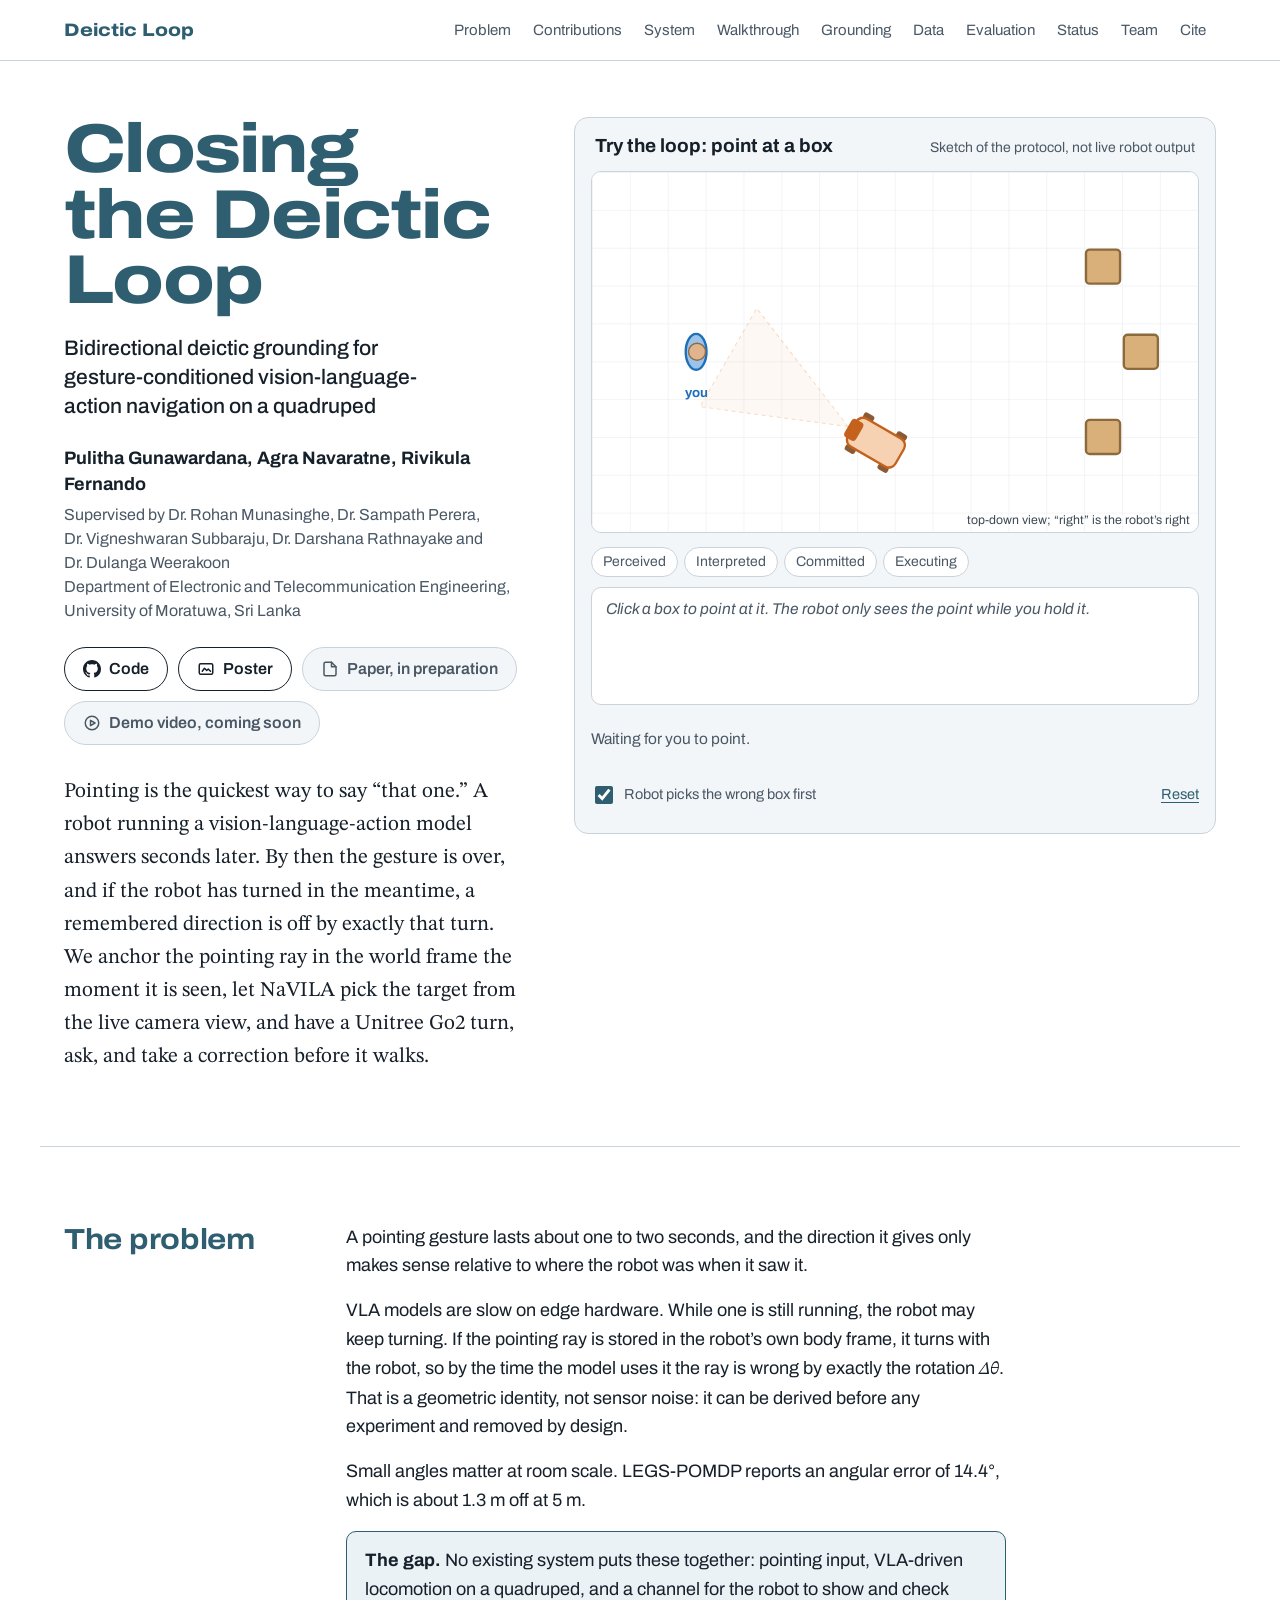
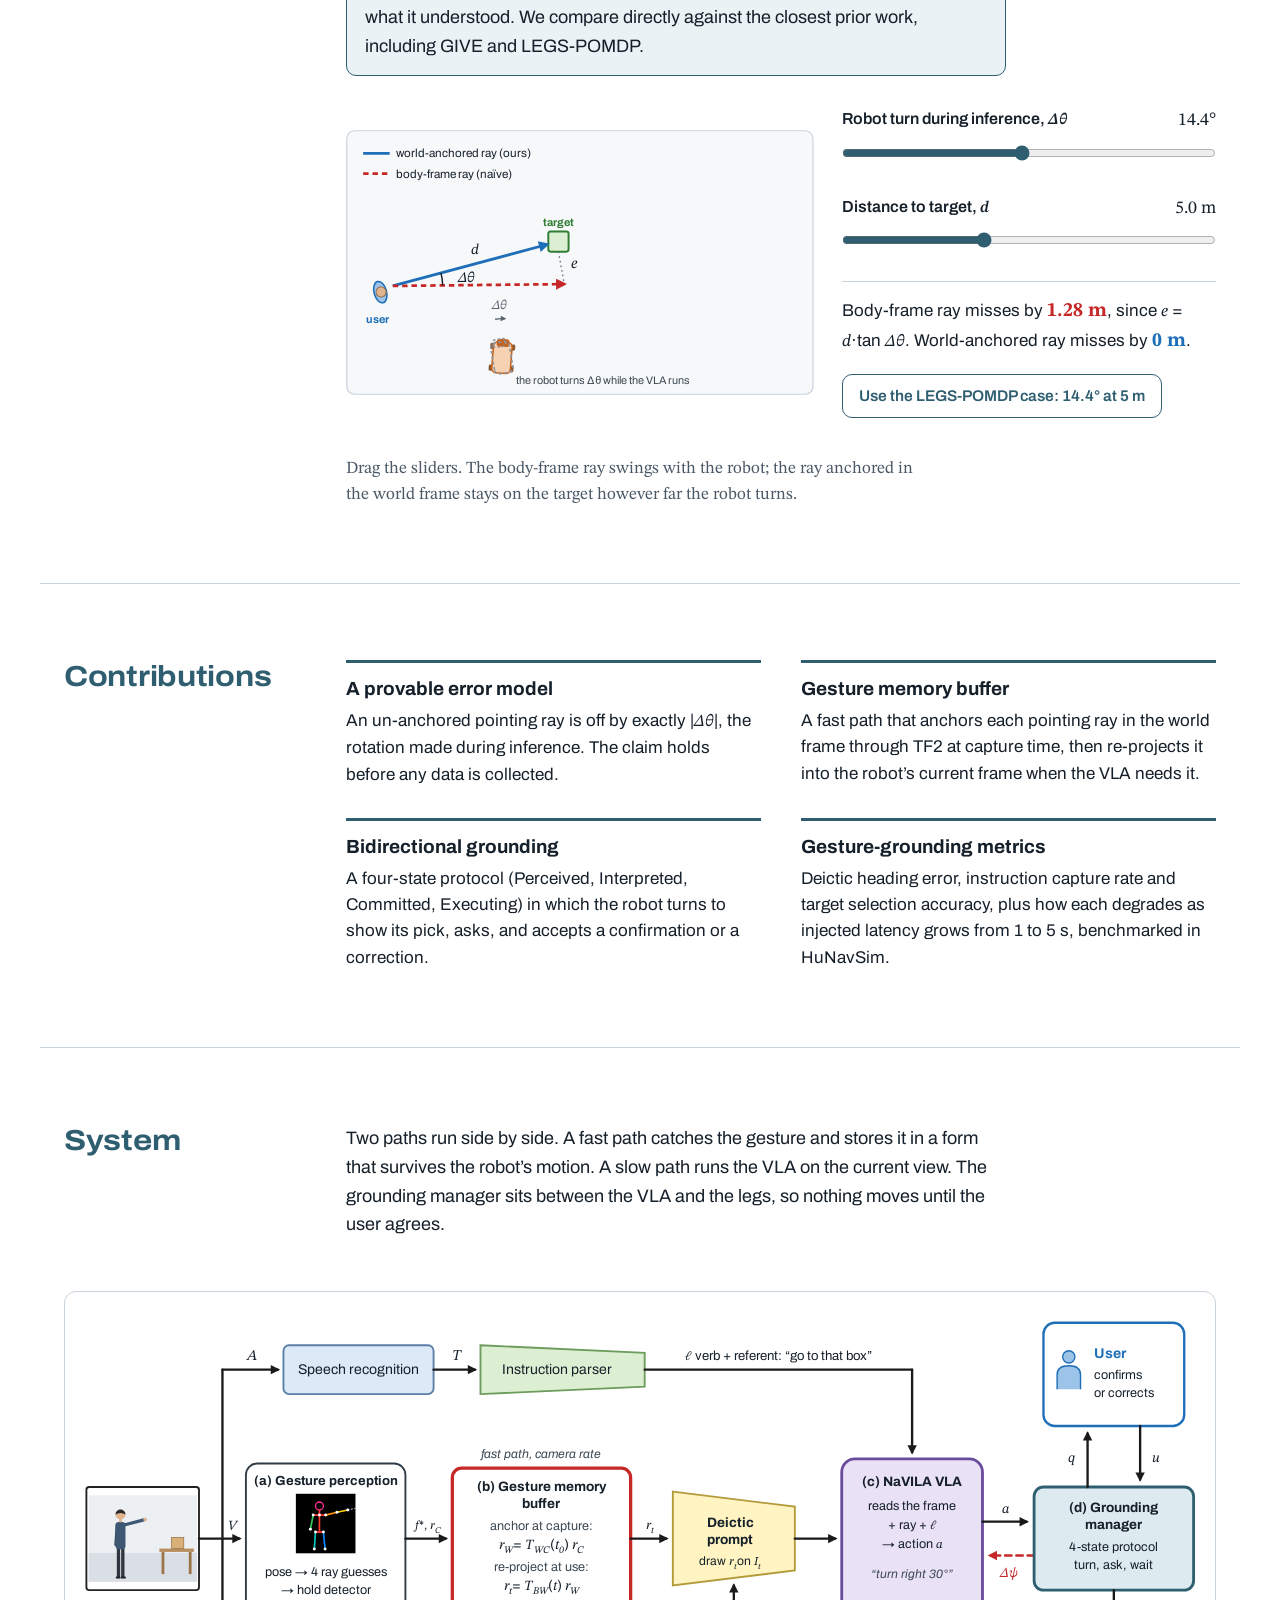
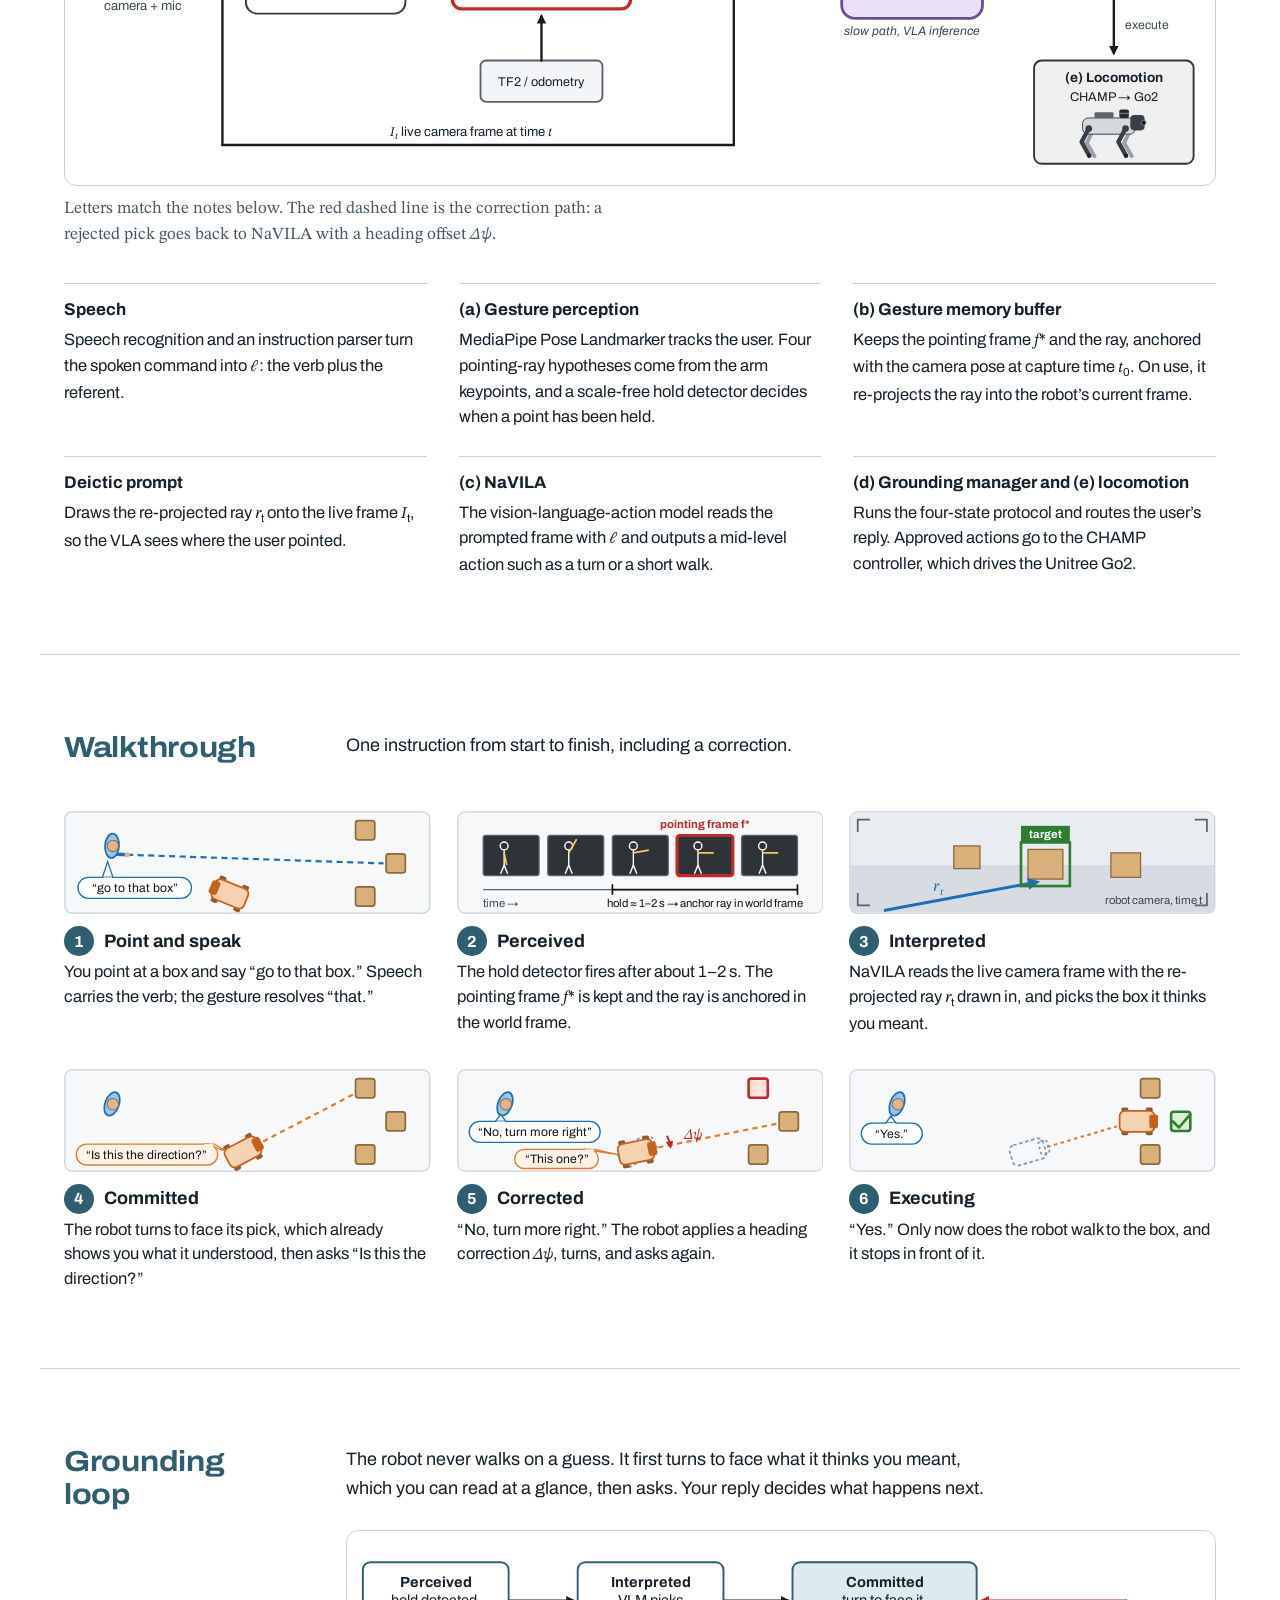
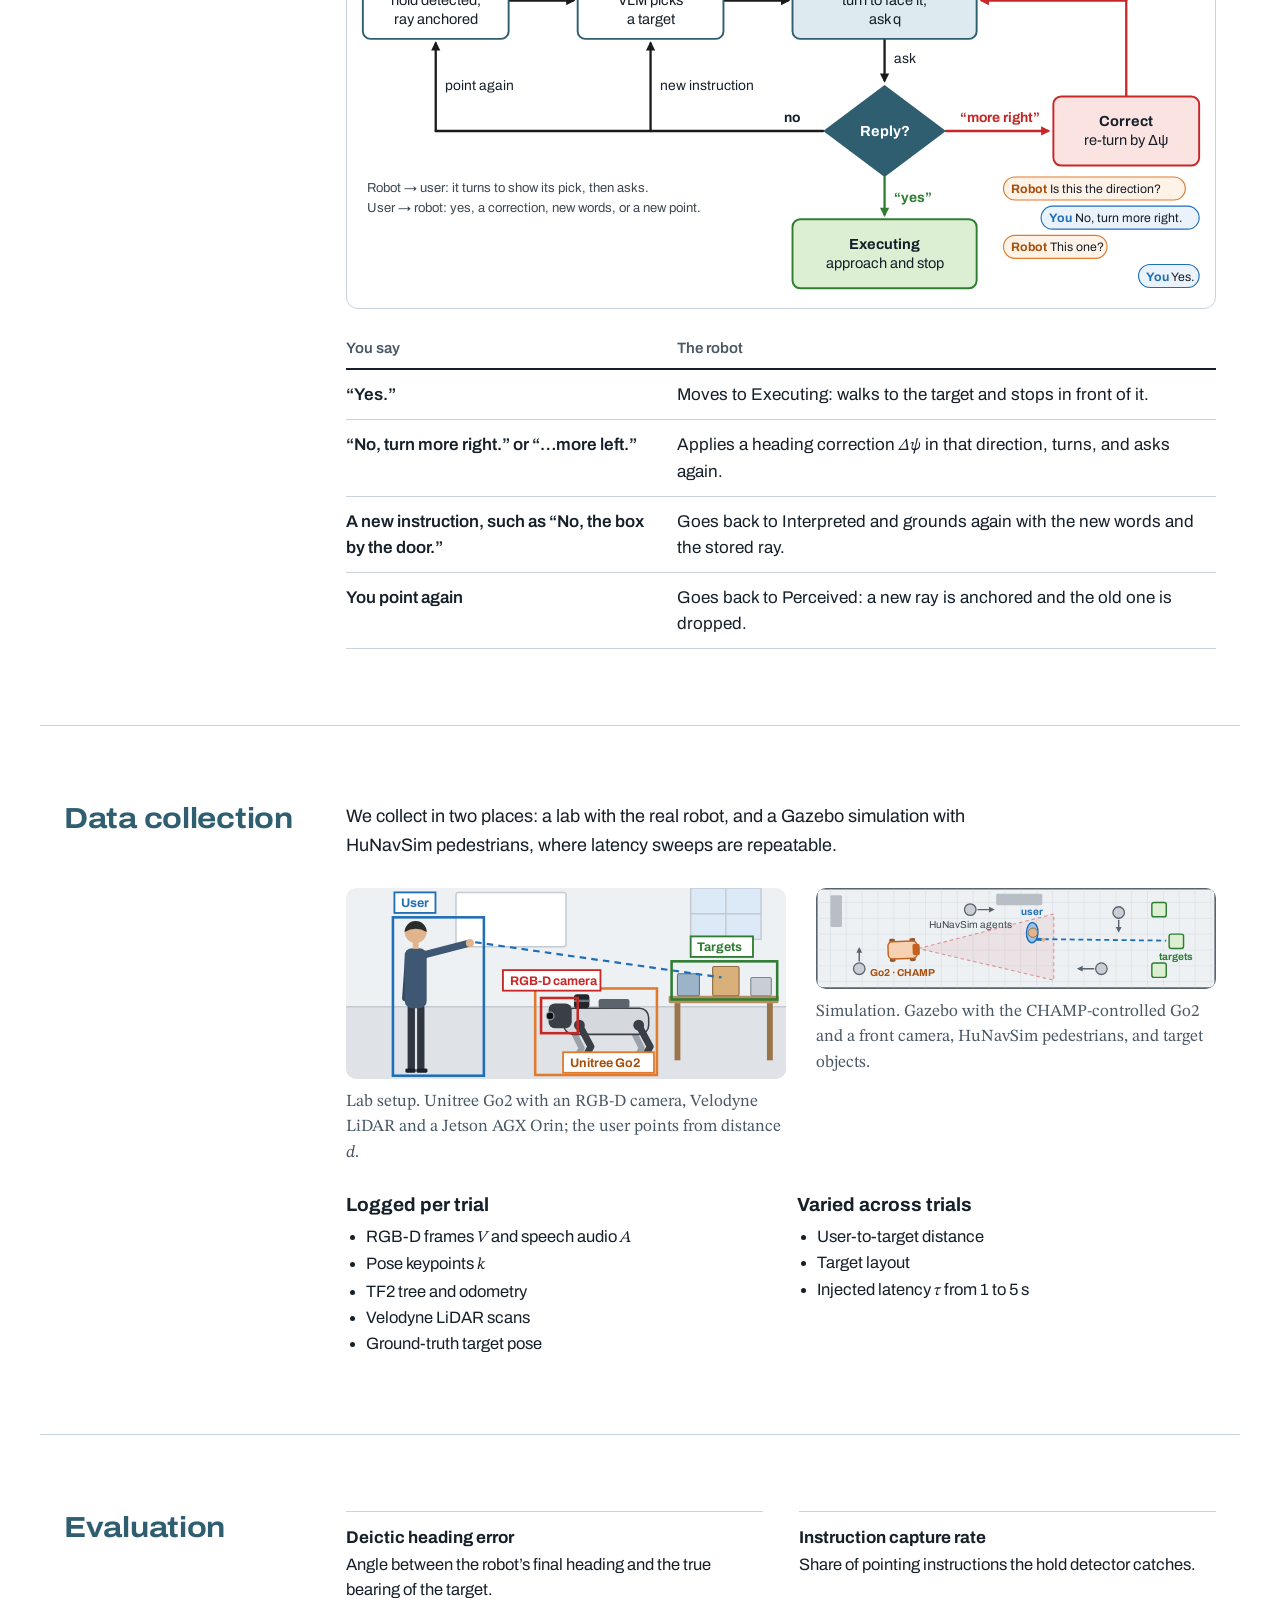
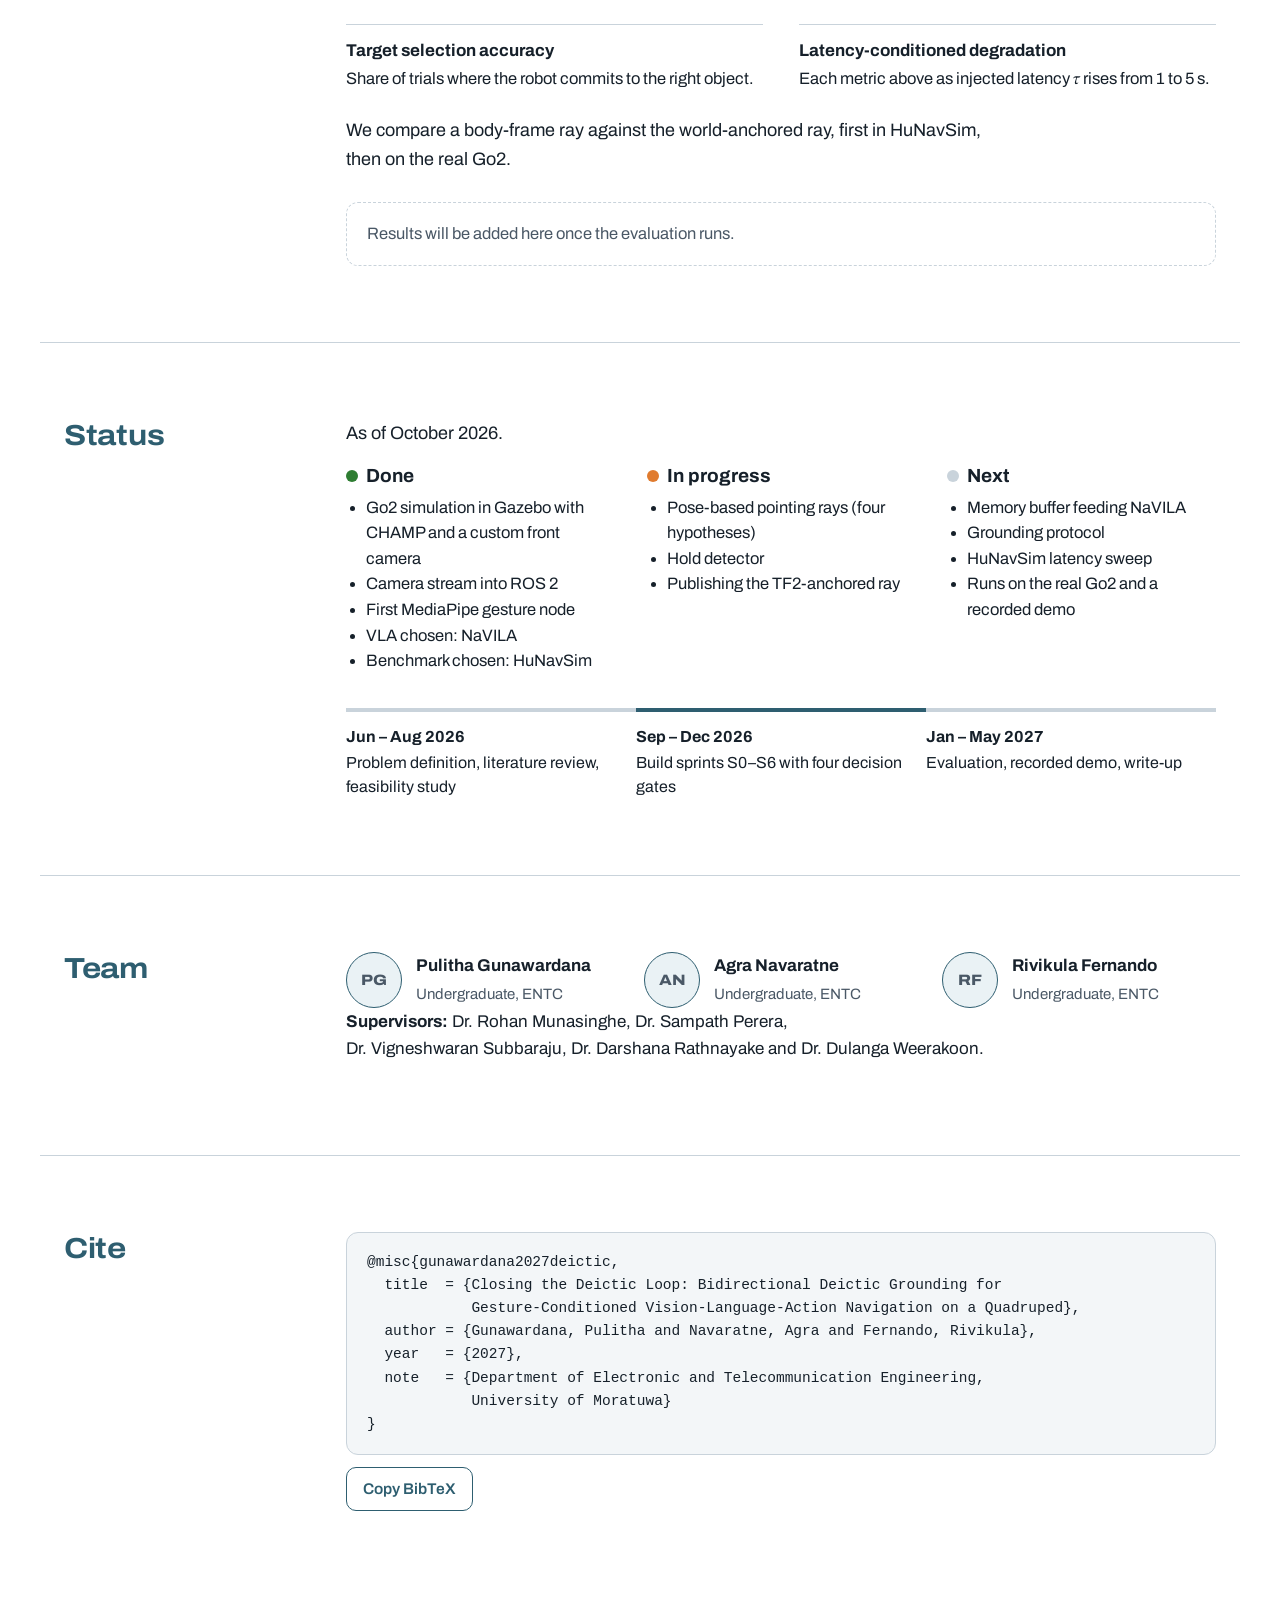
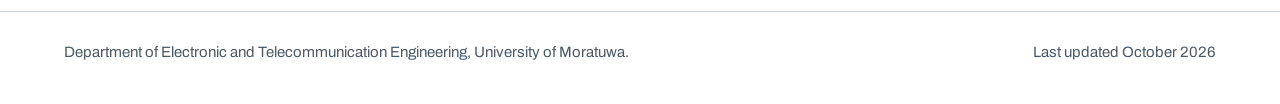
==== commit 8ae44e89: "Edited the portfolio index" ====
--- a/docs/portfolio/index.html
+++ b/docs/portfolio/index.html
@@ -209,7 +209,7 @@
     <h1>Closing the Deictic Loop</h1>
     <p class="sub">Bidirectional deictic grounding for gesture-conditioned vision-language-action navigation on a quadruped</p>
     <p class="authors">Pulitha Gunawardana, Agra Navaratne, Rivikula Fernando</p>
-    <p class="affil">Supervised by Dr. Dulanga Weerakoon and Dr. Darshana Rathnayake<br>Department of Electronic and Telecommunication Engineering, University of Moratuwa, Sri Lanka</p>
+    <p class="affil">Supervised by Dr.&nbsp;Rohan&nbsp;Munasinghe, Dr.&nbsp;Sampath&nbsp;Perera, Dr.&nbsp;Vigneshwaran&nbsp;Subbaraju, Dr.&nbsp;Darshana&nbsp;Rathnayake and Dr.&nbsp;Dulanga&nbsp;Weerakoon<br>Department of Electronic and Telecommunication Engineering, University of Moratuwa, Sri Lanka</p>
     <ul class="links">
       <li><a class="btn" href="https://github.com/silveradium/Diectic-VLA-FYP"><svg viewBox="0 0 16 16" aria-hidden="true"><path fill="currentColor" d="M8 0C3.58 0 0 3.58 0 8c0 3.54 2.29 6.53 5.47 7.59.4.07.55-.17.55-.38 0-.19-.01-.82-.01-1.49-2.01.37-2.53-.49-2.69-.94-.09-.23-.48-.94-.82-1.13-.28-.15-.68-.52-.01-.53.63-.01 1.08.58 1.23.82.72 1.21 1.87.87 2.33.66.07-.52.28-.87.51-1.07-1.78-.2-3.64-.89-3.64-3.95 0-.87.31-1.59.82-2.15-.08-.2-.36-1.02.08-2.12 0 0 .67-.21 2.2.82.64-.18 1.32-.27 2-.27.68 0 1.36.09 2 .27 1.53-1.04 2.2-.82 2.2-.82.44 1.1.16 1.92.08 2.12.51.56.82 1.27.82 2.15 0 3.07-1.87 3.75-3.65 3.95.29.25.54.73.54 1.48 0 1.07-.01 1.93-.01 2.2 0 .21.15.46.55.38A8.013 8.013 0 0016 8c0-4.42-3.58-8-8-8z"></path></svg>Code</a></li>
       <li><a class="btn" href="assets/Poster_A1_landscape.pdf"><svg viewBox="0 0 24 24" aria-hidden="true" fill="none" stroke="currentColor" stroke-width="2" stroke-linecap="round" stroke-linejoin="round"><rect x="3" y="5" width="18" height="14" rx="2"></rect><path d="M7 15l3-4 3 3 2-2 3 3"></path></svg>Poster</a></li>
@@ -373,7 +373,7 @@
       <li class="person"><span class="avatar" aria-hidden="true">AN</span><div><b>Agra Navaratne</b><span>Undergraduate, ENTC</span></div></li>
       <li class="person"><span class="avatar" aria-hidden="true">RF</span><div><b>Rivikula Fernando</b><span>Undergraduate, ENTC</span></div></li>
     </ul>
-    <p class="sup"><b>Supervisors:</b> Dr. Dulanga Weerakoon and Dr. Darshana Rathnayake, Department of Electronic and Telecommunication Engineering, University of Moratuwa.</p>
+    <p class="sup"><b>Supervisors:</b> Dr.&nbsp;Rohan&nbsp;Munasinghe, Dr.&nbsp;Sampath&nbsp;Perera, Dr.&nbsp;Vigneshwaran&nbsp;Subbaraju, Dr.&nbsp;Darshana&nbsp;Rathnayake and Dr.&nbsp;Dulanga&nbsp;Weerakoon.</p>
   </div>
 </section>
 
@@ -385,8 +385,8 @@
             Gesture-Conditioned Vision-Language-Action Navigation on a Quadruped},
   author = {Gunawardana, Pulitha and Navaratne, Agra and Fernando, Rivikula},
   year   = {2027},
-  note   = {Final Year Project, Department of Electronic and Telecommunication
-            Engineering, University of Moratuwa}
+  note   = {Department of Electronic and Telecommunication Engineering,
+            University of Moratuwa}
 }</pre>
     <button type="button" class="ghost" id="copyBib">Copy BibTeX</button>
   </div>
@@ -395,7 +395,7 @@
 
 <footer class="foot">
   <div class="foot-in">
-    <p>Final Year Project, Group 03. Department of Electronic and Telecommunication Engineering, University of Moratuwa.</p>
+    <p>Department of Electronic and Telecommunication Engineering, University of Moratuwa.</p>
     <p>Last updated October 2026</p>
   </div>
 </footer>
